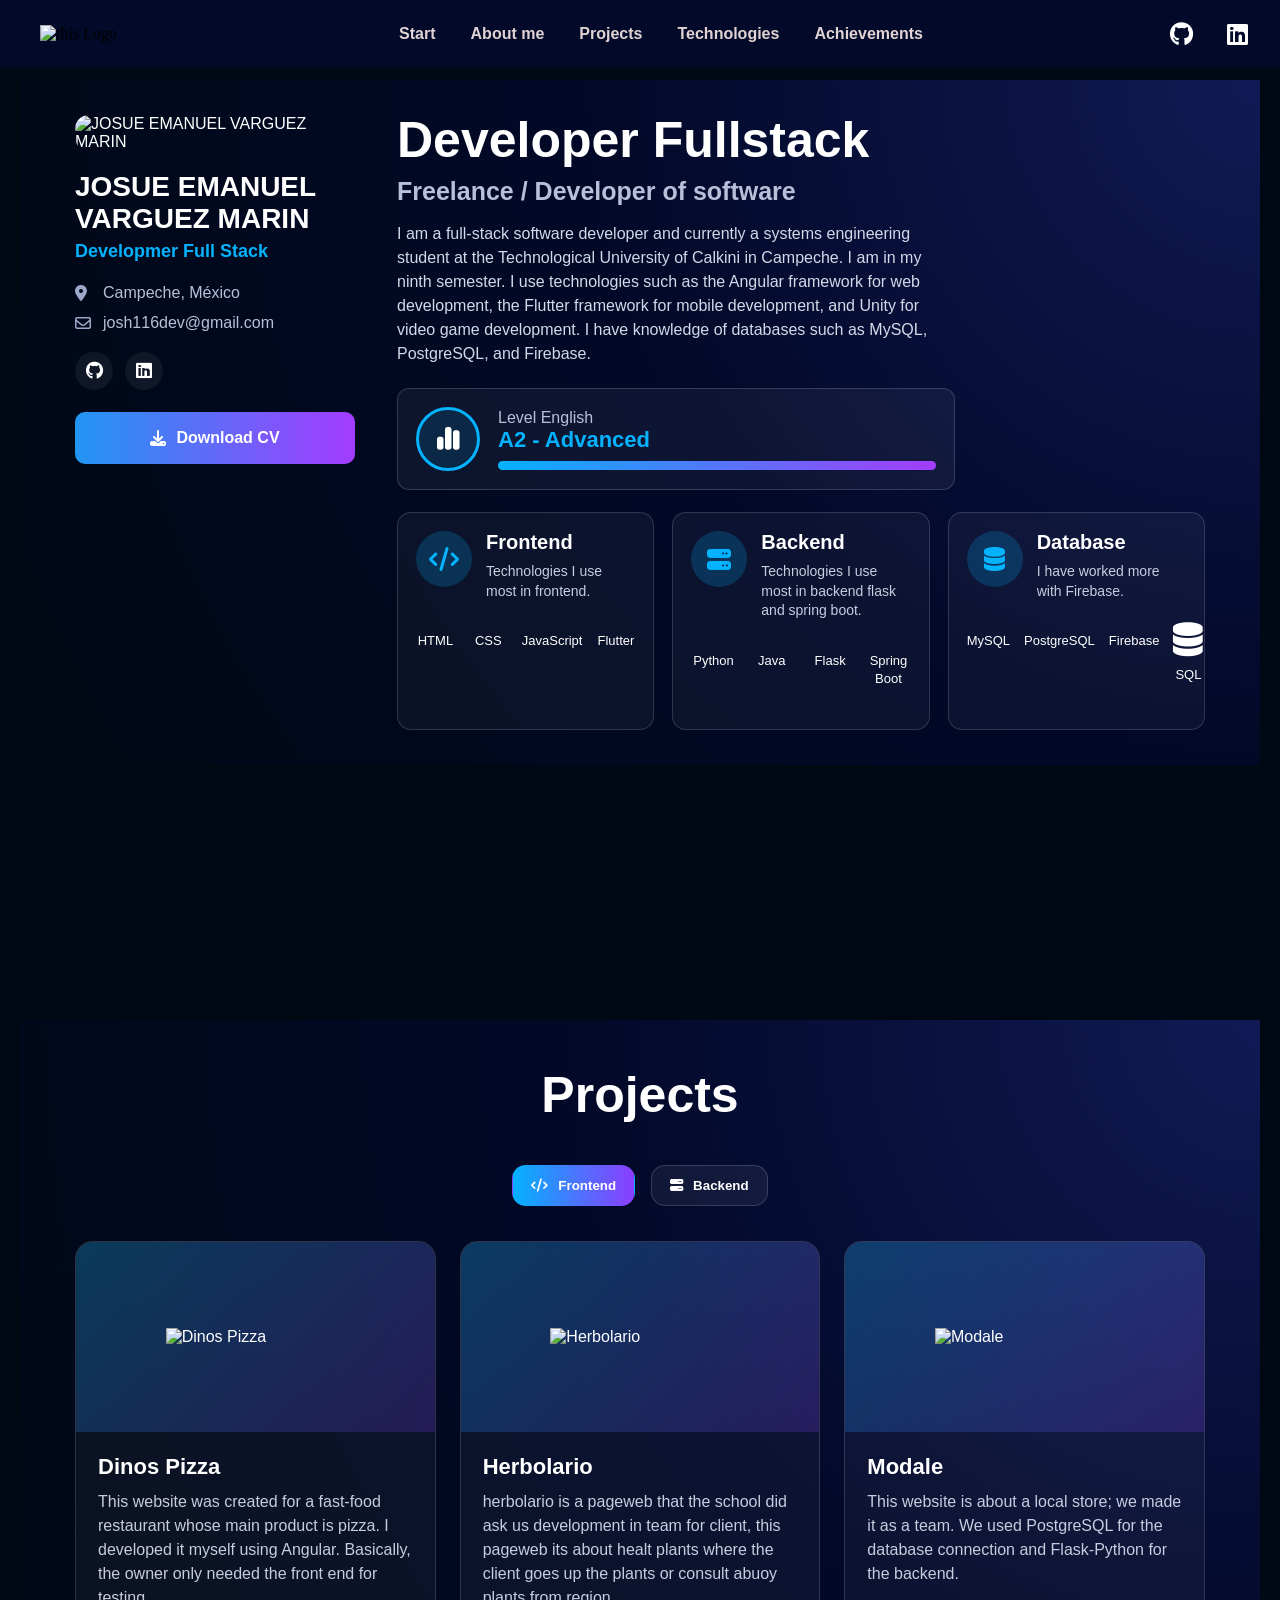
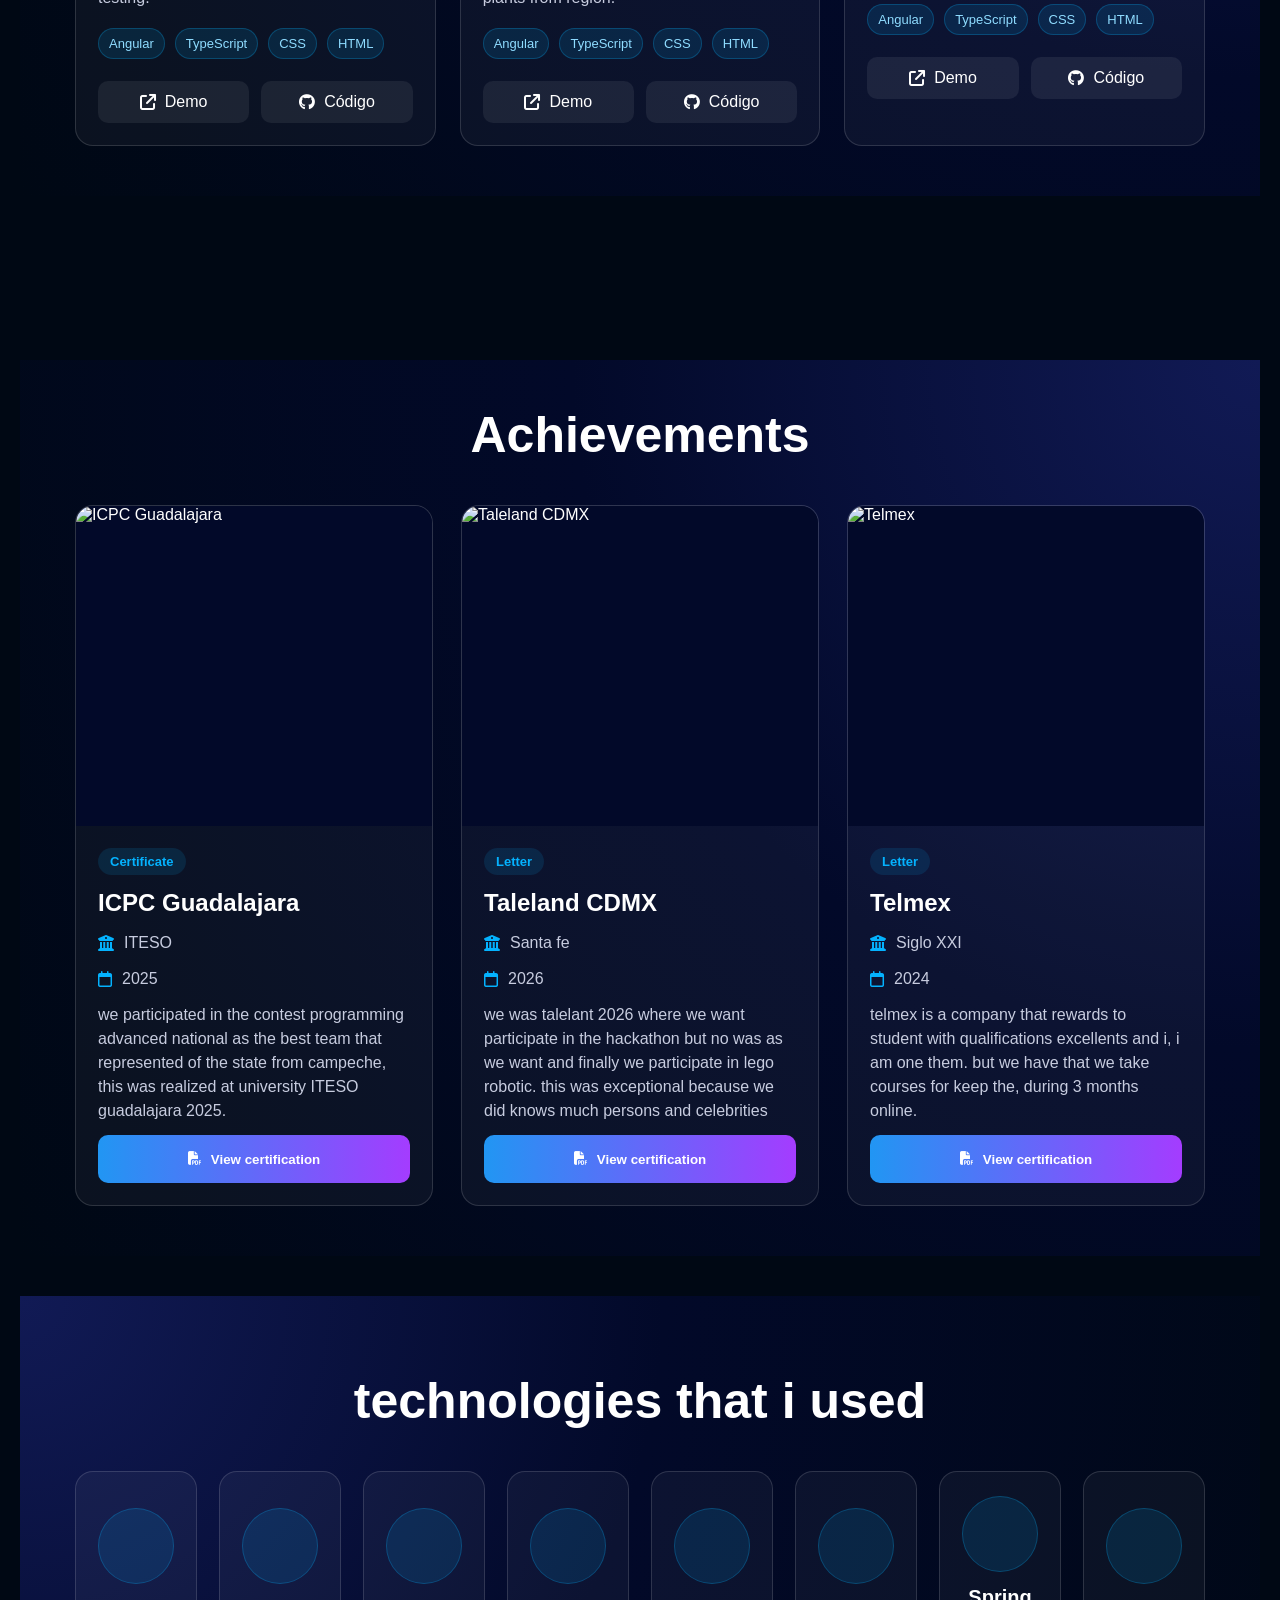
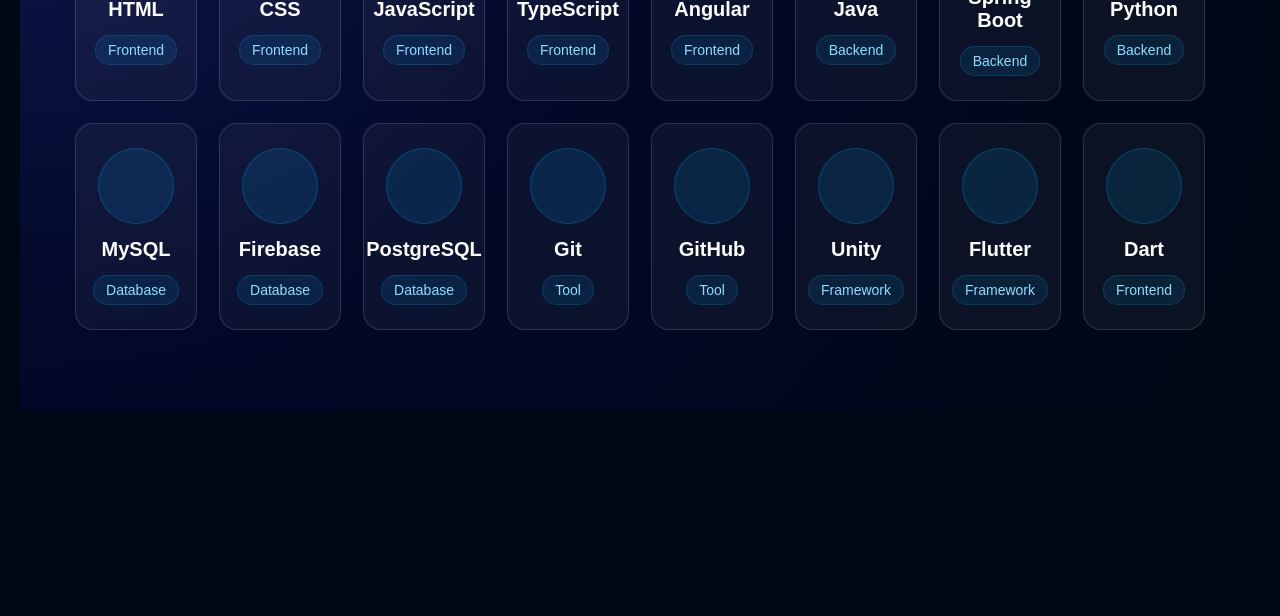
==== docs/home/index.html @ 8591df7c "v2" ====
<!DOCTYPE html><html lang="en" data-beasties-container><head>
  <meta charset="utf-8">

  <title>JVM</title>

  <base href="/myportafolio/">

  <meta name="viewport" content="width=device-width, initial-scale=1">

 <link rel="icon" type="image/png" href="assets/rabit.png">

  <!-- Devicons -->
  <link rel="stylesheet" href="https://cdn.jsdelivr.net/gh/devicons/devicon@latest/devicon.min.css">

  <!-- Font Awesome -->
  <link rel="stylesheet" href="https://cdnjs.cloudflare.com/ajax/libs/font-awesome/6.5.0/css/all.min.css">
<style>html,body{margin:0;padding:0;background:#f3f3f3;overflow-x:hidden}
</style><link rel="stylesheet" href="styles-RL4NR6LM.css" media="print" onload="this.media='all'"><noscript><link rel="stylesheet" href="styles-RL4NR6LM.css"></noscript><style ng-app-id="ng">.page-content[_ngcontent-ng-c4017958478]{padding-top:60px}</style><style ng-app-id="ng">.navbar[_ngcontent-ng-c779338522]{background-color:#020929;display:flex;padding:15px 40px;align-items:center;justify-content:space-between;position:fixed;top:0;left:0;width:95%;z-index:1000}.logo[_ngcontent-ng-c779338522]   img[_ngcontent-ng-c779338522]{width:120px;height:auto;display:block}.navbar-content[_ngcontent-ng-c779338522]{display:flex;align-items:center;gap:25px}.list-options[_ngcontent-ng-c779338522]{font-family:Arial,sans-serif;display:flex;gap:35px;list-style:none;margin:0;padding:0}.list-options[_ngcontent-ng-c779338522]   a[_ngcontent-ng-c779338522]{color:#e1d3d3;text-decoration:none;font-weight:600}.list-options[_ngcontent-ng-c779338522]   a[_ngcontent-ng-c779338522]:hover{color:#04b2fe;border-bottom:2px solid #04B2FE}.action[_ngcontent-ng-c779338522]{display:flex;align-items:center;gap:18px}.action[_ngcontent-ng-c779338522]   a[_ngcontent-ng-c779338522]{color:#fff;text-decoration:none;display:flex;align-items:center;justify-content:center;width:38px;height:38px;font-size:24px;border-radius:8px}.action[_ngcontent-ng-c779338522]   a[_ngcontent-ng-c779338522]:hover{background-color:#04b2fe;color:#fff}.hamburger[_ngcontent-ng-c779338522]{display:none;background:none;border:none;color:#fff;font-size:30px;cursor:pointer}@media (max-width: 1200px){.navbar[_ngcontent-ng-c779338522]{padding:20px 30px}.hamburger[_ngcontent-ng-c779338522]{display:block;order:1}.logo[_ngcontent-ng-c779338522]{position:absolute;left:50%;transform:translate(-50%);order:2}.logo[_ngcontent-ng-c779338522]   img[_ngcontent-ng-c779338522]{width:150px}.action[_ngcontent-ng-c779338522]{order:3}.navbar-content[_ngcontent-ng-c779338522]{display:none;position:absolute;top:100%;left:0;width:100%;background-color:#020929;flex-direction:column;align-items:center;gap:20px;padding:20px 0;z-index:10}.navbar-content.open[_ngcontent-ng-c779338522]{display:flex}.list-options[_ngcontent-ng-c779338522]{flex-direction:column;align-items:center;gap:18px}}</style><style ng-app-id="ng">.home-layout[_ngcontent-ng-c3523133925], .project-layout[_ngcontent-ng-c3523133925]{min-height:100vh;background:#000814;display:flex;gap:40px;padding:20px}.sec-achievements[_ngcontent-ng-c3523133925]{background:#000814;display:flex;gap:40px;padding:20px}.project-techlogies[_ngcontent-ng-c3523133925]{min-height:100vh;background:#000814;display:flex;gap:40px;padding:20px}@media (max-width: 1200px){.home-layout[_ngcontent-ng-c3523133925]{flex-direction:column;padding:30px 20px}.profile-card[_ngcontent-ng-c3523133925]{width:100%}}</style><style ng-app-id="ng">.profile-section[_ngcontent-ng-c3227936419]{background:radial-gradient(circle at top right,#111a55,#020929 45%,#000814);color:#fff;display:grid;grid-template-columns:280px 1fr;gap:42px;padding:35px 55px;align-items:start;font-family:Arial,sans-serif}.sprite-container[_ngcontent-ng-c3227936419]{position:absolute;right:-120px;top:-100px;width:800px;height:800px;z-index:5}.sprite-img[_ngcontent-ng-c3227936419]{width:100%;height:100%;background-image:url("./media/idle1-YPRPVIQ5.png");background-size:contain;background-repeat:no-repeat;background-position:center;image-rendering:pixelated;animation:_ngcontent-ng-c3227936419_idleSprite .8s infinite}@keyframes _ngcontent-ng-c3227936419_idleSprite{0%{background-image:url("./media/idle1-YPRPVIQ5.png")}25%{background-image:url("./media/idle2-54EE3V2A.png")}50%{background-image:url("./media/idle3-462R573Z.png")}75%{background-image:url("./media/idle4-GFSACRH7.png")}to{background-image:url("./media/idle1-YPRPVIQ5.png")}}.profile-card[_ngcontent-ng-c3227936419]{width:100%;display:flex;flex-direction:column}.profile-photo[_ngcontent-ng-c3227936419]{width:100%;border-radius:14px;display:block;margin-bottom:20px}.profile-card[_ngcontent-ng-c3227936419]   h2[_ngcontent-ng-c3227936419]{font-size:28px;margin:0 0 6px}.profile-card[_ngcontent-ng-c3227936419]   h3[_ngcontent-ng-c3227936419]{font-size:18px;color:#04b2fe;margin:0 0 22px}.profile-info[_ngcontent-ng-c3227936419]{display:flex;flex-direction:column;gap:12px;color:#b9bfd8;margin-bottom:20px}.profile-info[_ngcontent-ng-c3227936419]   p[_ngcontent-ng-c3227936419]{margin:0;display:flex;align-items:center;gap:10px}.profile-info[_ngcontent-ng-c3227936419]   i[_ngcontent-ng-c3227936419]{width:18px;color:#9da8c9}.social-links[_ngcontent-ng-c3227936419]{display:flex;gap:12px;margin-bottom:22px}.social-links[_ngcontent-ng-c3227936419]   a[_ngcontent-ng-c3227936419]{width:38px;height:38px;border-radius:50%;background:#ffffff0f;display:flex;align-items:center;justify-content:center;color:#fff;text-decoration:none;font-size:18px}.social-links[_ngcontent-ng-c3227936419]   a[_ngcontent-ng-c3227936419]:hover{background:#04b2fe}.cv-button[_ngcontent-ng-c3227936419]{height:52px;border-radius:10px;background:linear-gradient(90deg,#2196f3,#a43cff);color:#fff;font-weight:700;text-decoration:none;display:flex;align-items:center;justify-content:center;gap:10px}.profile-content[_ngcontent-ng-c3227936419]   h1[_ngcontent-ng-c3227936419]{font-size:clamp(30px,6vw,50px);line-height:1;margin:0 0 12px}.profile-content[_ngcontent-ng-c3227936419]   h4[_ngcontent-ng-c3227936419]{font-size:25px;color:#b9bfd8;margin:0 0 16px}.intro[_ngcontent-ng-c3227936419]{max-width:560px;color:#d5d8e8;line-height:1.5;margin-bottom:22px}.level-card[_ngcontent-ng-c3227936419]{max-width:520px;border:1px solid rgba(255,255,255,.16);background:#ffffff0d;border-radius:12px;padding:18px;display:flex;align-items:center;gap:18px;margin-bottom:22px}.level-icon[_ngcontent-ng-c3227936419]{width:58px;height:58px;border-radius:50%;background:#04b2fe1f;border:3px solid #04b2fe;display:flex;align-items:center;justify-content:center;font-size:26px}.level-info[_ngcontent-ng-c3227936419]{flex:1}.level-info[_ngcontent-ng-c3227936419]   span[_ngcontent-ng-c3227936419]{color:#b9bfd8}.level-info[_ngcontent-ng-c3227936419]   strong[_ngcontent-ng-c3227936419]{display:block;color:#04b2fe;font-size:22px}.progress-row[_ngcontent-ng-c3227936419]{display:flex;align-items:center;gap:12px;margin-top:8px}.progress-row[_ngcontent-ng-c3227936419]   p[_ngcontent-ng-c3227936419]{margin:0}.progress-bar[_ngcontent-ng-c3227936419]{flex:1;height:9px;border-radius:20px;background:#ffffff1a;overflow:hidden}.progress-fill[_ngcontent-ng-c3227936419]{width:100%;height:100%;background:linear-gradient(90deg,#04b2fe,#a43cff)}.skills-grid[_ngcontent-ng-c3227936419]{display:grid;grid-template-columns:repeat(3,minmax(230px,1fr));gap:18px}.skill-card[_ngcontent-ng-c3227936419]{border:1px solid rgba(255,255,255,.15);background:#ffffff0b;border-radius:14px;padding:18px;transition:transform .2s ease,border-color .2s ease,background .2s ease,box-shadow .2s ease}.skill-card[_ngcontent-ng-c3227936419]:hover{transform:translateY(-8px);border-color:#04b2fe;background:#ffffff12}.skill-header[_ngcontent-ng-c3227936419]{display:flex;gap:14px;align-items:flex-start;margin-bottom:22px}.skill-icon[_ngcontent-ng-c3227936419]{min-width:56px;height:56px;border-radius:50%;background:#04b2fe33;display:flex;align-items:center;justify-content:center;color:#04b2fe;font-size:24px}.skill-card[_ngcontent-ng-c3227936419]   h3[_ngcontent-ng-c3227936419]{margin:0 0 8px;font-size:20px}.skill-card[_ngcontent-ng-c3227936419]   p[_ngcontent-ng-c3227936419]{margin:0;color:#c7ccdf;font-size:14px;line-height:1.4}.tech-list[_ngcontent-ng-c3227936419]{display:grid;grid-template-columns:repeat(4,1fr);gap:14px;margin-bottom:24px}.tech-item[_ngcontent-ng-c3227936419]{text-align:center}.tech-item[_ngcontent-ng-c3227936419]   i[_ngcontent-ng-c3227936419]{display:block;font-size:34px;margin-bottom:8px}.tech-item[_ngcontent-ng-c3227936419]   span[_ngcontent-ng-c3227936419]{font-size:13px}@media (max-width: 1200px){.profile-section[_ngcontent-ng-c3227936419]{grid-template-columns:1fr;padding:35px 25px}.sprite-container[_ngcontent-ng-c3227936419]{display:none}.profile-card[_ngcontent-ng-c3227936419]{max-width:330px}.skills-grid[_ngcontent-ng-c3227936419]{grid-template-columns:1fr}}</style><style ng-app-id="ng">.projects-section[_ngcontent-ng-c2671034668]{background:radial-gradient(circle at top right,#111a55,#020929 45%,#000814);color:#fff;padding:50px 55px;font-family:Arial,sans-serif}.section-header[_ngcontent-ng-c2671034668]{text-align:center;margin-bottom:45px}.section-header[_ngcontent-ng-c2671034668]   h2[_ngcontent-ng-c2671034668]{font-size:clamp(30px,6vw,50px);line-height:1;margin:0 0 12px}.category-tabs[_ngcontent-ng-c2671034668]{display:flex;justify-content:center;gap:16px;flex-wrap:wrap;margin-bottom:35px}.category-tabs[_ngcontent-ng-c2671034668]   button[_ngcontent-ng-c2671034668]{border:1px solid rgba(255,255,255,.16);background:#ffffff0f;color:#fff;padding:12px 18px;border-radius:14px;cursor:pointer;font-weight:700;display:flex;align-items:center;gap:10px}.category-tabs[_ngcontent-ng-c2671034668]   button[_ngcontent-ng-c2671034668]:hover, .category-tabs[_ngcontent-ng-c2671034668]   button.active[_ngcontent-ng-c2671034668]{background:linear-gradient(90deg,#04b2fe,#8b3dff);border-color:transparent}.projects-grid[_ngcontent-ng-c2671034668]{display:grid;grid-template-columns:repeat(3,minmax(260px,1fr));gap:24px}.project-card[_ngcontent-ng-c2671034668]{border:1px solid rgba(255,255,255,.14);background:#ffffff0b;border-radius:18px;overflow:hidden;transition:transform .2s ease,border-color .2s ease}.project-card[_ngcontent-ng-c2671034668]:hover{transform:translateY(-6px);border-color:#04b2feb3}.project-image[_ngcontent-ng-c2671034668]{height:190px;background:linear-gradient(135deg,#04b2fe40,#8b3dff33);display:flex;align-items:center;justify-content:center;overflow:hidden}.project-image[_ngcontent-ng-c2671034668]   img[_ngcontent-ng-c2671034668]{width:50%;height:auto;object-fit:contain;display:block}.project-content[_ngcontent-ng-c2671034668]{padding:22px}.project-content[_ngcontent-ng-c2671034668]   h3[_ngcontent-ng-c2671034668]{font-size:22px;margin:0 0 10px}.project-content[_ngcontent-ng-c2671034668]   p[_ngcontent-ng-c2671034668]{color:#c7ccdf;line-height:1.5;margin:0 0 18px}.tech-tags[_ngcontent-ng-c2671034668]{display:flex;flex-wrap:wrap;gap:10px;margin-bottom:22px}.tech-tags[_ngcontent-ng-c2671034668]   span[_ngcontent-ng-c2671034668]{background:#04b2fe1f;color:#8fdcff;border:1px solid rgba(4,178,254,.25);padding:7px 10px;border-radius:999px;font-size:13px}.project-links[_ngcontent-ng-c2671034668]{display:flex;gap:12px}.project-links[_ngcontent-ng-c2671034668]   a[_ngcontent-ng-c2671034668]{flex:1;height:42px;border-radius:10px;text-decoration:none;color:#fff;background:#ffffff12;display:flex;align-items:center;justify-content:center;gap:9px}.project-links[_ngcontent-ng-c2671034668]   a[_ngcontent-ng-c2671034668]:hover{background:#04b2fe}@media (max-width: 1200px){.projects-grid[_ngcontent-ng-c2671034668]{grid-template-columns:repeat(2,minmax(240px,1fr))}}@media (max-width: 1200px){.projects-section[_ngcontent-ng-c2671034668]{padding:60px 22px}.projects-grid[_ngcontent-ng-c2671034668]{grid-template-columns:1fr}.category-tabs[_ngcontent-ng-c2671034668]{flex-direction:column}.category-tabs[_ngcontent-ng-c2671034668]   button[_ngcontent-ng-c2671034668]{justify-content:center}}</style><style ng-app-id="ng">.achievements-section[_ngcontent-ng-c2052597743]{background:radial-gradient(circle at top right,#111a55,#020929 45%,#000814);color:#fff;padding:50px 55px;font-family:Arial,sans-serif}.achievements-section[_ngcontent-ng-c2052597743]   .section-header[_ngcontent-ng-c2052597743]{text-align:center;margin-bottom:45px}.achievements-section[_ngcontent-ng-c2052597743]   .section-header[_ngcontent-ng-c2052597743]   h2[_ngcontent-ng-c2052597743]{font-size:clamp(30px,6vw,50px);line-height:1;margin:0 0 12px}.achievements-grid[_ngcontent-ng-c2052597743]{display:grid;grid-template-columns:repeat(3,minmax(320px,1fr));gap:28px}.achievement-card[_ngcontent-ng-c2052597743]{background:#ffffff0b;border:1px solid rgba(255,255,255,.14);border-radius:18px;overflow:hidden;transition:transform .2s ease,border-color .2s ease}.achievement-card[_ngcontent-ng-c2052597743]:hover{transform:translateY(-6px);border-color:#04b2fe}.achievement-slider[_ngcontent-ng-c2052597743]{position:relative;width:100%;height:320px;overflow:hidden;background:#020929}.achievement-slider[_ngcontent-ng-c2052597743]   img[_ngcontent-ng-c2052597743]{position:absolute;inset:0;width:100%;height:100%;object-fit:cover;opacity:0;animation-name:_ngcontent-ng-c2052597743_fadeAchievement;animation-timing-function:linear;animation-iteration-count:infinite}.achievement-slider[_ngcontent-ng-c2052597743]   img[_ngcontent-ng-c2052597743]:first-child{opacity:1}@keyframes _ngcontent-ng-c2052597743_fadeAchievement{0%{opacity:1}28%{opacity:1}35%{opacity:0}to{opacity:0}}.achievement-content[_ngcontent-ng-c2052597743]{padding:22px}.achievement-type[_ngcontent-ng-c2052597743]{display:inline-block;color:#04b2fe;background:#04b2fe1f;padding:6px 12px;border-radius:20px;font-size:13px;font-weight:700;margin-bottom:14px}.achievement-content[_ngcontent-ng-c2052597743]   h3[_ngcontent-ng-c2052597743]{font-size:24px;margin:0 0 14px}.institution[_ngcontent-ng-c2052597743], .date[_ngcontent-ng-c2052597743], .description[_ngcontent-ng-c2052597743]{color:#c7ccdf;margin:0 0 12px;line-height:1.5}.institution[_ngcontent-ng-c2052597743], .date[_ngcontent-ng-c2052597743]{display:flex;align-items:center;gap:10px}.institution[_ngcontent-ng-c2052597743]   i[_ngcontent-ng-c2052597743], .date[_ngcontent-ng-c2052597743]   i[_ngcontent-ng-c2052597743]{color:#04b2fe}.certificate-button[_ngcontent-ng-c2052597743]{width:100%;height:48px;margin-top:12px;border:none;border-radius:10px;background:linear-gradient(90deg,#2196f3,#a43cff);color:#fff;font-weight:700;cursor:pointer;display:flex;align-items:center;justify-content:center;gap:10px}.certificate-button[_ngcontent-ng-c2052597743]:hover{opacity:.9}.pdf-modal[_ngcontent-ng-c2052597743]{position:fixed;inset:0;background:#000000d1;display:flex;align-items:center;justify-content:center;z-index:2000;padding:25px}.pdf-box[_ngcontent-ng-c2052597743]{position:relative;width:min(900px,100%);height:85vh;background:#020929;border-radius:16px;overflow:hidden}.pdf-box[_ngcontent-ng-c2052597743]   iframe[_ngcontent-ng-c2052597743]{width:100%;height:100%;border:none}.close-button[_ngcontent-ng-c2052597743]{position:absolute;top:12px;right:12px;width:38px;height:38px;border:none;border-radius:50%;background:#ff3b3b;color:#fff;font-size:18px;cursor:pointer;z-index:2}@media (max-width: 1000px){.achievements-section[_ngcontent-ng-c2052597743]{padding:50px 22px}.achievement-slider[_ngcontent-ng-c2052597743]{height:190px}.achievements-grid[_ngcontent-ng-c2052597743]{display:grid;grid-template-columns:repeat(1,minmax(320px,1fr))}.pdf-box[_ngcontent-ng-c2052597743]{height:75vh}}</style><style ng-app-id="ng">.technologies-section[_ngcontent-ng-c2144295141]{background:radial-gradient(circle at top left,#111a55,#020929 45%,#000814);color:#fff;padding:80px 55px;font-family:Arial,sans-serif}.section-header[_ngcontent-ng-c2144295141]   h2[_ngcontent-ng-c2144295141]{font-size:clamp(30px,6vw,50px);line-height:1;margin:0 0 45px;text-align:center}.technologies-grid[_ngcontent-ng-c2144295141]{display:grid;grid-template-columns:repeat(8,minmax(100px,1fr));gap:22px}.technology-card[_ngcontent-ng-c2144295141]{min-height:150px;border-radius:18px;padding:24px 18px;background:#ffffff0b;border:1px solid rgba(255,255,255,.14);display:flex;flex-direction:column;align-items:center;justify-content:center;gap:14px;text-align:center;transition:transform .2s ease,border-color .2s ease,background .2s ease}.technology-card[_ngcontent-ng-c2144295141]:hover{transform:translateY(-6px);border-color:#04b2feb3;background:#04b2fe14}.technology-icon[_ngcontent-ng-c2144295141]{width:74px;height:74px;border-radius:50%;background:#04b2fe1f;border:1px solid rgba(4,178,254,.25);display:flex;align-items:center;justify-content:center}.technology-icon[_ngcontent-ng-c2144295141]   i[_ngcontent-ng-c2144295141]{font-size:42px}.technology-card[_ngcontent-ng-c2144295141]   h3[_ngcontent-ng-c2144295141]{margin:0;font-size:20px}.technology-card[_ngcontent-ng-c2144295141]   span[_ngcontent-ng-c2144295141]{color:#8fdcff;font-size:14px;background:#04b2fe1a;border:1px solid rgba(4,178,254,.2);padding:6px 12px;border-radius:999px}@media (max-width: 1200px){.technologies-grid[_ngcontent-ng-c2144295141]{grid-template-columns:repeat(3,minmax(150px,1fr))}}@media (max-width: 1200px){.technologies-section[_ngcontent-ng-c2144295141]{padding:60px 22px}.technologies-grid[_ngcontent-ng-c2144295141]{grid-template-columns:repeat(3,minmax(100px,1fr));gap:16px}.technology-card[_ngcontent-ng-c2144295141]{min-height:150px;padding:20px 14px}.technology-icon[_ngcontent-ng-c2144295141]{width:62px;height:62px}.technology-icon[_ngcontent-ng-c2144295141]   i[_ngcontent-ng-c2144295141]{font-size:34px}}</style></head>

<body><!--nghm--><script type="text/javascript" id="ng-event-dispatch-contract">(()=>{function p(t,n,r,o,e,i,f,m){return{eventType:t,event:n,targetElement:r,eic:o,timeStamp:e,eia:i,eirp:f,eiack:m}}function u(t){let n=[],r=e=>{n.push(e)};return{c:t,q:n,et:[],etc:[],d:r,h:e=>{r(p(e.type,e,e.target,t,Date.now()))}}}function s(t,n,r){for(let o=0;o<n.length;o++){let e=n[o];(r?t.etc:t.et).push(e),t.c.addEventListener(e,t.h,r)}}function c(t,n,r,o,e=window){let i=u(t);e._ejsas||(e._ejsas={}),e._ejsas[n]=i,s(i,r),s(i,o,!0)}window.__jsaction_bootstrap=c;})();
</script><script>window.__jsaction_bootstrap(document.body,"ng",["click"],[]);</script>
  <app-root ng-version="19.2.20" _nghost-ng-c4017958478 ngh="6" ng-server-context="ssg"><app-navbar _ngcontent-ng-c4017958478 _nghost-ng-c779338522 ngh="0"><nav _ngcontent-ng-c779338522 class="navbar"><div _ngcontent-ng-c779338522 class="logo"><img _ngcontent-ng-c779338522 src="assets/logo.png" alt="this Logo"></div><button _ngcontent-ng-c779338522 type="button" class="hamburger" jsaction="click:;"> ☰ </button><div _ngcontent-ng-c779338522 class="navbar-content"><ul _ngcontent-ng-c779338522 class="list-options"><li _ngcontent-ng-c779338522><a _ngcontent-ng-c779338522 href="#start" jsaction="click:;">Start</a></li><li _ngcontent-ng-c779338522><a _ngcontent-ng-c779338522 href="#aboutme" jsaction="click:;">About me</a></li><li _ngcontent-ng-c779338522><a _ngcontent-ng-c779338522 href="#projects" jsaction="click:;">Projects</a></li><li _ngcontent-ng-c779338522><a _ngcontent-ng-c779338522 href="#technologies" jsaction="click:;">Technologies</a></li><li _ngcontent-ng-c779338522><a _ngcontent-ng-c779338522 href="#achievements" jsaction="click:;">Achievements</a></li></ul></div><div _ngcontent-ng-c779338522 class="action"><a _ngcontent-ng-c779338522 target="_blank" rel="noopener noreferrer" class="social-link git-link" href="https://github.com/JOSUEEVM" jsaction="click:;"><i _ngcontent-ng-c779338522 class="fa-brands fa-github"></i></a><a _ngcontent-ng-c779338522 target="_blank" rel="noopener noreferrer" class="social-link ln-link" href="https://www.linkedin.com/in/josue-emanuel-varguez-marin-5871253b2" jsaction="click:;"><i _ngcontent-ng-c779338522 class="fa-brands fa-linkedin"></i></a><!----></div></nav></app-navbar><main _ngcontent-ng-c4017958478 class="page-content"><router-outlet _ngcontent-ng-c4017958478></router-outlet><app-home _nghost-ng-c3523133925 ngh="5"><main _ngcontent-ng-c3523133925 class="home-layout"><app-profile-section _ngcontent-ng-c3523133925 _nghost-ng-c3227936419 ngh="1"><section _ngcontent-ng-c3227936419 id="aboutme" class="profile-section"><div _ngcontent-ng-c3227936419 class="profile-card"><img _ngcontent-ng-c3227936419 class="profile-photo" src="assets/Profile.png" alt="JOSUE EMANUEL VARGUEZ MARIN"><h2 _ngcontent-ng-c3227936419>JOSUE EMANUEL VARGUEZ MARIN</h2><h3 _ngcontent-ng-c3227936419>Developmer Full Stack</h3><div _ngcontent-ng-c3227936419 class="profile-info"><p _ngcontent-ng-c3227936419><i _ngcontent-ng-c3227936419 class="fa-solid fa-location-dot"></i> Campeche, México </p><p _ngcontent-ng-c3227936419><i _ngcontent-ng-c3227936419 class="fa-regular fa-envelope"></i> josh116dev@gmail.com </p></div><div _ngcontent-ng-c3227936419 class="social-links"><a _ngcontent-ng-c3227936419 target="_blank" rel="noopener noreferrer" href="https://github.com/JOSUEEVM"><i _ngcontent-ng-c3227936419 class="fa-brands fa-github"></i></a><a _ngcontent-ng-c3227936419 target="_blank" rel="noopener noreferrer" href="https://www.linkedin.com/in/josue-emanuel-varguez-marin-5871253b2"><i _ngcontent-ng-c3227936419 class="fa-brands fa-linkedin"></i></a><!----></div><a _ngcontent-ng-c3227936419 download class="cv-button" href="assets/Josue_CV.pdf"><i _ngcontent-ng-c3227936419 class="fa-solid fa-download"></i> Download CV </a></div><div _ngcontent-ng-c3227936419 class="profile-content"><h1 _ngcontent-ng-c3227936419>Developer Fullstack</h1><h4 _ngcontent-ng-c3227936419>Freelance / Developer of software</h4><p _ngcontent-ng-c3227936419 class="intro"> I am a full-stack software developer and currently a systems engineering student at the Technological University of Calkini in Campeche. I am in my ninth semester. I use technologies such as the Angular framework for web development, the Flutter framework for mobile development, and Unity for video game development.
I have knowledge of databases such as MySQL, PostgreSQL, and Firebase. </p><div _ngcontent-ng-c3227936419 class="level-card"><div _ngcontent-ng-c3227936419 class="level-icon"><i _ngcontent-ng-c3227936419 class="fa-solid fa-chart-simple"></i></div><div _ngcontent-ng-c3227936419 class="level-info"><span _ngcontent-ng-c3227936419>Level English</span><strong _ngcontent-ng-c3227936419>A2 - Advanced</strong><div _ngcontent-ng-c3227936419 class="progress-row"><div _ngcontent-ng-c3227936419 class="progress-bar"><div _ngcontent-ng-c3227936419 class="progress-fill"></div></div></div></div></div><div _ngcontent-ng-c3227936419 class="sprite-container"><div _ngcontent-ng-c3227936419 class="sprite-img"></div></div><div _ngcontent-ng-c3227936419 class="skills-grid"><article _ngcontent-ng-c3227936419 class="skill-card"><div _ngcontent-ng-c3227936419 class="skill-header"><div _ngcontent-ng-c3227936419 class="skill-icon"><i _ngcontent-ng-c3227936419 class="fa-code fa-solid"></i></div><div _ngcontent-ng-c3227936419><h3 _ngcontent-ng-c3227936419>Frontend</h3><p _ngcontent-ng-c3227936419>Technologies I use most in frontend.</p></div></div><div _ngcontent-ng-c3227936419 class="tech-list"><div _ngcontent-ng-c3227936419 class="tech-item"><i _ngcontent-ng-c3227936419 class="colored devicon-html5-plain"></i><span _ngcontent-ng-c3227936419>HTML</span></div><div _ngcontent-ng-c3227936419 class="tech-item"><i _ngcontent-ng-c3227936419 class="colored devicon-css3-plain"></i><span _ngcontent-ng-c3227936419>CSS</span></div><div _ngcontent-ng-c3227936419 class="tech-item"><i _ngcontent-ng-c3227936419 class="colored devicon-javascript-plain"></i><span _ngcontent-ng-c3227936419>JavaScript</span></div><div _ngcontent-ng-c3227936419 class="tech-item"><i _ngcontent-ng-c3227936419 class="colored devicon-flutter-plain"></i><span _ngcontent-ng-c3227936419>Flutter</span></div><!----></div></article><article _ngcontent-ng-c3227936419 class="skill-card"><div _ngcontent-ng-c3227936419 class="skill-header"><div _ngcontent-ng-c3227936419 class="skill-icon"><i _ngcontent-ng-c3227936419 class="fa-server fa-solid"></i></div><div _ngcontent-ng-c3227936419><h3 _ngcontent-ng-c3227936419>Backend</h3><p _ngcontent-ng-c3227936419>Technologies I use most in backend flask and spring boot.</p></div></div><div _ngcontent-ng-c3227936419 class="tech-list"><div _ngcontent-ng-c3227936419 class="tech-item"><i _ngcontent-ng-c3227936419 class="colored devicon-python-plain"></i><span _ngcontent-ng-c3227936419>Python</span></div><div _ngcontent-ng-c3227936419 class="tech-item"><i _ngcontent-ng-c3227936419 class="colored devicon-java-plain"></i><span _ngcontent-ng-c3227936419>Java</span></div><div _ngcontent-ng-c3227936419 class="tech-item"><i _ngcontent-ng-c3227936419 class="devicon-flask-original"></i><span _ngcontent-ng-c3227936419>Flask</span></div><div _ngcontent-ng-c3227936419 class="tech-item"><i _ngcontent-ng-c3227936419 class="colored devicon-spring-plain"></i><span _ngcontent-ng-c3227936419>Spring Boot</span></div><!----></div></article><article _ngcontent-ng-c3227936419 class="skill-card"><div _ngcontent-ng-c3227936419 class="skill-header"><div _ngcontent-ng-c3227936419 class="skill-icon"><i _ngcontent-ng-c3227936419 class="fa-database fa-solid"></i></div><div _ngcontent-ng-c3227936419><h3 _ngcontent-ng-c3227936419>Database</h3><p _ngcontent-ng-c3227936419>I have worked more with Firebase.</p></div></div><div _ngcontent-ng-c3227936419 class="tech-list"><div _ngcontent-ng-c3227936419 class="tech-item"><i _ngcontent-ng-c3227936419 class="colored devicon-mysql-plain"></i><span _ngcontent-ng-c3227936419>MySQL</span></div><div _ngcontent-ng-c3227936419 class="tech-item"><i _ngcontent-ng-c3227936419 class="colored devicon-postgresql-plain"></i><span _ngcontent-ng-c3227936419>PostgreSQL</span></div><div _ngcontent-ng-c3227936419 class="tech-item"><i _ngcontent-ng-c3227936419 class="colored devicon-firebase-plain"></i><span _ngcontent-ng-c3227936419>Firebase</span></div><div _ngcontent-ng-c3227936419 class="tech-item"><i _ngcontent-ng-c3227936419 class="fa-database fa-solid"></i><span _ngcontent-ng-c3227936419>SQL</span></div><!----></div></article><!----></div></div></section></app-profile-section></main><main _ngcontent-ng-c3523133925 class="project-layout"><app-projects _ngcontent-ng-c3523133925 _nghost-ng-c2671034668 ngh="2"><section _ngcontent-ng-c2671034668 id="projects" class="projects-section"><div _ngcontent-ng-c2671034668 class="section-header"><h2 _ngcontent-ng-c2671034668>Projects</h2></div><div _ngcontent-ng-c2671034668 class="category-tabs"><button _ngcontent-ng-c2671034668 type="button" class="active" jsaction="click:;"><i _ngcontent-ng-c2671034668 class="fa-code fa-solid"></i> Frontend </button><button _ngcontent-ng-c2671034668 type="button" class jsaction="click:;"><i _ngcontent-ng-c2671034668 class="fa-server fa-solid"></i> Backend </button><!----></div><div _ngcontent-ng-c2671034668 class="projects-grid"><article _ngcontent-ng-c2671034668 class="project-card"><div _ngcontent-ng-c2671034668 class="project-image"><img _ngcontent-ng-c2671034668 src="assets/projects/imagen1.png" alt="Dinos Pizza"></div><div _ngcontent-ng-c2671034668 class="project-content"><h3 _ngcontent-ng-c2671034668>Dinos Pizza</h3><p _ngcontent-ng-c2671034668>This website was created for a fast-food restaurant whose main product is pizza. I developed it myself using Angular. Basically, the owner only needed the front end for testing.</p><div _ngcontent-ng-c2671034668 class="tech-tags"><span _ngcontent-ng-c2671034668> Angular </span><span _ngcontent-ng-c2671034668> TypeScript </span><span _ngcontent-ng-c2671034668> CSS </span><span _ngcontent-ng-c2671034668> HTML </span><!----></div><div _ngcontent-ng-c2671034668 class="project-links"><a _ngcontent-ng-c2671034668 target="_blank" rel="noopener noreferrer" href="https://josueevm.github.io/DINOSPIZZA/menu"><i _ngcontent-ng-c2671034668 class="fa-solid fa-arrow-up-right-from-square"></i> Demo </a><!----><a _ngcontent-ng-c2671034668 target="_blank" rel="noopener noreferrer" href="https://github.com/JOSUEEVM/PAGINADINOS/tree/main/frontend"><i _ngcontent-ng-c2671034668 class="fa-brands fa-github"></i> Código </a></div></div></article><article _ngcontent-ng-c2671034668 class="project-card"><div _ngcontent-ng-c2671034668 class="project-image"><img _ngcontent-ng-c2671034668 src="assets/projects/imagen2.png" alt="Herbolario"></div><div _ngcontent-ng-c2671034668 class="project-content"><h3 _ngcontent-ng-c2671034668>Herbolario</h3><p _ngcontent-ng-c2671034668>herbolario is a pageweb that the school did ask us development in team for client, this pageweb its about healt plants where the client goes up the plants or consult abuoy plants from region.</p><div _ngcontent-ng-c2671034668 class="tech-tags"><span _ngcontent-ng-c2671034668> Angular </span><span _ngcontent-ng-c2671034668> TypeScript </span><span _ngcontent-ng-c2671034668> CSS </span><span _ngcontent-ng-c2671034668> HTML </span><!----></div><div _ngcontent-ng-c2671034668 class="project-links"><a _ngcontent-ng-c2671034668 target="_blank" rel="noopener noreferrer" href="https://josueevm.github.io/Herbolario/"><i _ngcontent-ng-c2671034668 class="fa-solid fa-arrow-up-right-from-square"></i> Demo </a><!----><a _ngcontent-ng-c2671034668 target="_blank" rel="noopener noreferrer" href="https://github.com/JOSUEEVM"><i _ngcontent-ng-c2671034668 class="fa-brands fa-github"></i> Código </a></div></div></article><article _ngcontent-ng-c2671034668 class="project-card"><div _ngcontent-ng-c2671034668 class="project-image"><img _ngcontent-ng-c2671034668 src="assets/projects/imagen3.png" alt="Modale"></div><div _ngcontent-ng-c2671034668 class="project-content"><h3 _ngcontent-ng-c2671034668>Modale</h3><p _ngcontent-ng-c2671034668>This website is about a local store; we made it as a team. We used PostgreSQL for the database connection and Flask-Python for the backend.</p><div _ngcontent-ng-c2671034668 class="tech-tags"><span _ngcontent-ng-c2671034668> Angular </span><span _ngcontent-ng-c2671034668> TypeScript </span><span _ngcontent-ng-c2671034668> CSS </span><span _ngcontent-ng-c2671034668> HTML </span><!----></div><div _ngcontent-ng-c2671034668 class="project-links"><a _ngcontent-ng-c2671034668 target="_blank" rel="noopener noreferrer" href="https://modale.store/"><i _ngcontent-ng-c2671034668 class="fa-solid fa-arrow-up-right-from-square"></i> Demo </a><!----><a _ngcontent-ng-c2671034668 target="_blank" rel="noopener noreferrer" href="https://github.com/PoolTunVictor/ModAle/tree/Development/frontend"><i _ngcontent-ng-c2671034668 class="fa-brands fa-github"></i> Código </a></div></div></article><!----></div></section></app-projects></main><main _ngcontent-ng-c3523133925 class="sec-achievements"><app-achievements _ngcontent-ng-c3523133925 _nghost-ng-c2052597743 ngh="3"><section _ngcontent-ng-c2052597743 id="achievements" class="achievements-section"><div _ngcontent-ng-c2052597743 class="section-header"><h2 _ngcontent-ng-c2052597743>Achievements</h2></div><div _ngcontent-ng-c2052597743 class="achievements-grid"><article _ngcontent-ng-c2052597743 class="achievement-card"><div _ngcontent-ng-c2052597743 class="achievement-slider"><img _ngcontent-ng-c2052597743 style="animation-delay: 0s; animation-duration: 9s;" src="assets/achievements/icpc/icpc1.png" alt="ICPC Guadalajara"><img _ngcontent-ng-c2052597743 style="animation-delay: 3s; animation-duration: 9s;" src="assets/achievements/icpc/icpc2.jpeg" alt="ICPC Guadalajara"><img _ngcontent-ng-c2052597743 style="animation-delay: 6s; animation-duration: 9s;" src="assets/achievements/icpc/icpc3.png" alt="ICPC Guadalajara"><!----></div><div _ngcontent-ng-c2052597743 class="achievement-content"><span _ngcontent-ng-c2052597743 class="achievement-type">Certificate</span><h3 _ngcontent-ng-c2052597743>ICPC Guadalajara</h3><p _ngcontent-ng-c2052597743 class="institution"><i _ngcontent-ng-c2052597743 class="fa-solid fa-building-columns"></i> ITESO </p><p _ngcontent-ng-c2052597743 class="date"><i _ngcontent-ng-c2052597743 class="fa-regular fa-calendar"></i> 2025 </p><p _ngcontent-ng-c2052597743 class="description"> we participated in the contest programming advanced national as the best team that represented of the state from campeche, this was realized at university ITESO guadalajara 2025. </p><button _ngcontent-ng-c2052597743 class="certificate-button" jsaction="click:;"><i _ngcontent-ng-c2052597743 class="fa-solid fa-file-pdf"></i> View certification </button></div></article><article _ngcontent-ng-c2052597743 class="achievement-card"><div _ngcontent-ng-c2052597743 class="achievement-slider"><img _ngcontent-ng-c2052597743 style="animation-delay: 0s; animation-duration: 12s;" src="assets/achievements/taleland/taleland1.jpeg" alt="Taleland CDMX"><img _ngcontent-ng-c2052597743 style="animation-delay: 3s; animation-duration: 12s;" src="assets/achievements/taleland/taleland2.png" alt="Taleland CDMX"><img _ngcontent-ng-c2052597743 style="animation-delay: 6s; animation-duration: 12s;" src="assets/achievements/taleland/taleland3.jpeg" alt="Taleland CDMX"><img _ngcontent-ng-c2052597743 style="animation-delay: 9s; animation-duration: 12s;" src="assets/achievements/taleland/taleland4.png" alt="Taleland CDMX"><!----></div><div _ngcontent-ng-c2052597743 class="achievement-content"><span _ngcontent-ng-c2052597743 class="achievement-type">Letter</span><h3 _ngcontent-ng-c2052597743>Taleland CDMX</h3><p _ngcontent-ng-c2052597743 class="institution"><i _ngcontent-ng-c2052597743 class="fa-solid fa-building-columns"></i> Santa fe </p><p _ngcontent-ng-c2052597743 class="date"><i _ngcontent-ng-c2052597743 class="fa-regular fa-calendar"></i> 2026 </p><p _ngcontent-ng-c2052597743 class="description"> we was talelant 2026 where we want participate in the hackathon but no was as we want and finally we participate in lego robotic. this was exceptional because we did knows much persons and celebrities </p><button _ngcontent-ng-c2052597743 class="certificate-button" jsaction="click:;"><i _ngcontent-ng-c2052597743 class="fa-solid fa-file-pdf"></i> View certification </button></div></article><article _ngcontent-ng-c2052597743 class="achievement-card"><div _ngcontent-ng-c2052597743 class="achievement-slider"><img _ngcontent-ng-c2052597743 style="animation-delay: 0s; animation-duration: 6s;" src="assets/achievements/telmex/telmex1.jpg" alt="Telmex"><img _ngcontent-ng-c2052597743 style="animation-delay: 3s; animation-duration: 6s;" src="assets/achievements/telmex/telmex2.jpg" alt="Telmex"><!----></div><div _ngcontent-ng-c2052597743 class="achievement-content"><span _ngcontent-ng-c2052597743 class="achievement-type">Letter</span><h3 _ngcontent-ng-c2052597743>Telmex</h3><p _ngcontent-ng-c2052597743 class="institution"><i _ngcontent-ng-c2052597743 class="fa-solid fa-building-columns"></i> Siglo XXI </p><p _ngcontent-ng-c2052597743 class="date"><i _ngcontent-ng-c2052597743 class="fa-regular fa-calendar"></i> 2024 </p><p _ngcontent-ng-c2052597743 class="description"> telmex is a company that rewards to student with qualifications excellents and i, i am one them. but we have that we take courses for keep the, during 3 months online. </p><button _ngcontent-ng-c2052597743 class="certificate-button" jsaction="click:;"><i _ngcontent-ng-c2052597743 class="fa-solid fa-file-pdf"></i> View certification </button></div></article><!----></div><!----></section></app-achievements></main><main _ngcontent-ng-c3523133925 class="project-techlogies"><app-technologies _ngcontent-ng-c3523133925 _nghost-ng-c2144295141 ngh="4"><section _ngcontent-ng-c2144295141 id="technologies" class="technologies-section"><div _ngcontent-ng-c2144295141 class="section-header"><h2 _ngcontent-ng-c2144295141>technologies that i used</h2></div><div _ngcontent-ng-c2144295141 class="technologies-grid"><article _ngcontent-ng-c2144295141 class="technology-card"><div _ngcontent-ng-c2144295141 class="technology-icon"><i _ngcontent-ng-c2144295141 class="colored devicon-html5-plain"></i></div><h3 _ngcontent-ng-c2144295141>HTML</h3><span _ngcontent-ng-c2144295141>Frontend</span></article><article _ngcontent-ng-c2144295141 class="technology-card"><div _ngcontent-ng-c2144295141 class="technology-icon"><i _ngcontent-ng-c2144295141 class="colored devicon-css3-plain"></i></div><h3 _ngcontent-ng-c2144295141>CSS</h3><span _ngcontent-ng-c2144295141>Frontend</span></article><article _ngcontent-ng-c2144295141 class="technology-card"><div _ngcontent-ng-c2144295141 class="technology-icon"><i _ngcontent-ng-c2144295141 class="colored devicon-javascript-plain"></i></div><h3 _ngcontent-ng-c2144295141>JavaScript</h3><span _ngcontent-ng-c2144295141>Frontend</span></article><article _ngcontent-ng-c2144295141 class="technology-card"><div _ngcontent-ng-c2144295141 class="technology-icon"><i _ngcontent-ng-c2144295141 class="colored devicon-typescript-plain"></i></div><h3 _ngcontent-ng-c2144295141>TypeScript</h3><span _ngcontent-ng-c2144295141>Frontend</span></article><article _ngcontent-ng-c2144295141 class="technology-card"><div _ngcontent-ng-c2144295141 class="technology-icon"><i _ngcontent-ng-c2144295141 class="colored devicon-angularjs-plain"></i></div><h3 _ngcontent-ng-c2144295141>Angular</h3><span _ngcontent-ng-c2144295141>Frontend</span></article><article _ngcontent-ng-c2144295141 class="technology-card"><div _ngcontent-ng-c2144295141 class="technology-icon"><i _ngcontent-ng-c2144295141 class="colored devicon-java-plain"></i></div><h3 _ngcontent-ng-c2144295141>Java</h3><span _ngcontent-ng-c2144295141>Backend</span></article><article _ngcontent-ng-c2144295141 class="technology-card"><div _ngcontent-ng-c2144295141 class="technology-icon"><i _ngcontent-ng-c2144295141 class="colored devicon-spring-plain"></i></div><h3 _ngcontent-ng-c2144295141>Spring Boot</h3><span _ngcontent-ng-c2144295141>Backend</span></article><article _ngcontent-ng-c2144295141 class="technology-card"><div _ngcontent-ng-c2144295141 class="technology-icon"><i _ngcontent-ng-c2144295141 class="colored devicon-python-plain"></i></div><h3 _ngcontent-ng-c2144295141>Python</h3><span _ngcontent-ng-c2144295141>Backend</span></article><article _ngcontent-ng-c2144295141 class="technology-card"><div _ngcontent-ng-c2144295141 class="technology-icon"><i _ngcontent-ng-c2144295141 class="colored devicon-mysql-plain"></i></div><h3 _ngcontent-ng-c2144295141>MySQL</h3><span _ngcontent-ng-c2144295141>Database</span></article><article _ngcontent-ng-c2144295141 class="technology-card"><div _ngcontent-ng-c2144295141 class="technology-icon"><i _ngcontent-ng-c2144295141 class="colored devicon-firebase-plain"></i></div><h3 _ngcontent-ng-c2144295141>Firebase</h3><span _ngcontent-ng-c2144295141>Database</span></article><article _ngcontent-ng-c2144295141 class="technology-card"><div _ngcontent-ng-c2144295141 class="technology-icon"><i _ngcontent-ng-c2144295141 class="colored devicon-postgresql-plain"></i></div><h3 _ngcontent-ng-c2144295141>PostgreSQL</h3><span _ngcontent-ng-c2144295141>Database</span></article><article _ngcontent-ng-c2144295141 class="technology-card"><div _ngcontent-ng-c2144295141 class="technology-icon"><i _ngcontent-ng-c2144295141 class="colored devicon-git-plain"></i></div><h3 _ngcontent-ng-c2144295141>Git</h3><span _ngcontent-ng-c2144295141>Tool</span></article><article _ngcontent-ng-c2144295141 class="technology-card"><div _ngcontent-ng-c2144295141 class="technology-icon"><i _ngcontent-ng-c2144295141 class="devicon-github-original"></i></div><h3 _ngcontent-ng-c2144295141>GitHub</h3><span _ngcontent-ng-c2144295141>Tool</span></article><article _ngcontent-ng-c2144295141 class="technology-card"><div _ngcontent-ng-c2144295141 class="technology-icon"><i _ngcontent-ng-c2144295141 class="devicon-unity-plain"></i></div><h3 _ngcontent-ng-c2144295141>Unity</h3><span _ngcontent-ng-c2144295141>Framework</span></article><article _ngcontent-ng-c2144295141 class="technology-card"><div _ngcontent-ng-c2144295141 class="technology-icon"><i _ngcontent-ng-c2144295141 class="colored devicon-flutter-plain"></i></div><h3 _ngcontent-ng-c2144295141>Flutter</h3><span _ngcontent-ng-c2144295141>Framework</span></article><article _ngcontent-ng-c2144295141 class="technology-card"><div _ngcontent-ng-c2144295141 class="technology-icon"><i _ngcontent-ng-c2144295141 class="colored devicon-dart-plain"></i></div><h3 _ngcontent-ng-c2144295141>Dart</h3><span _ngcontent-ng-c2144295141>Frontend</span></article><!----></div></section></app-technologies></main></app-home><!----></main></app-root>
<script src="polyfills-B6TNHZQ6.js" type="module"></script><script src="main-KDUCLWFG.js" type="module"></script>
<script id="ng-state" type="application/json">{"__nghData__":[{"t":{"23":"t0"},"c":{"23":[{"i":"t0","r":1,"x":2}]}},{"t":{"15":"t1","40":"t2"},"c":{"15":[{"i":"t1","r":1,"x":2}],"40":[{"i":"t2","r":1,"t":{"10":"t3"},"c":{"10":[{"i":"t3","r":1,"x":4}]},"x":3}]}},{"t":{"5":"t4","7":"t5"},"c":{"5":[{"i":"t4","r":1,"x":2}],"7":[{"i":"t5","r":1,"t":{"9":"t6","11":"t7"},"c":{"9":[{"i":"t6","r":1,"x":4}],"11":[{"i":"t7","r":1}]},"x":3}]}},{"t":{"5":"t8","6":"t10"},"c":{"5":[{"i":"t8","r":1,"t":{"2":"t9"},"c":{"2":[{"i":"t9","r":1,"x":3}]}},{"i":"t8","r":1,"t":{"2":"t9"},"c":{"2":[{"i":"t9","r":1,"x":4}]}},{"i":"t8","r":1,"t":{"2":"t9"},"c":{"2":[{"i":"t9","r":1,"x":2}]}}],"6":[]}},{"t":{"5":"t11"},"c":{"5":[{"i":"t11","r":1,"x":16}]}},{},{"c":{"2":[{"i":"c3523133925","r":1}]}}]}</script></body></html>
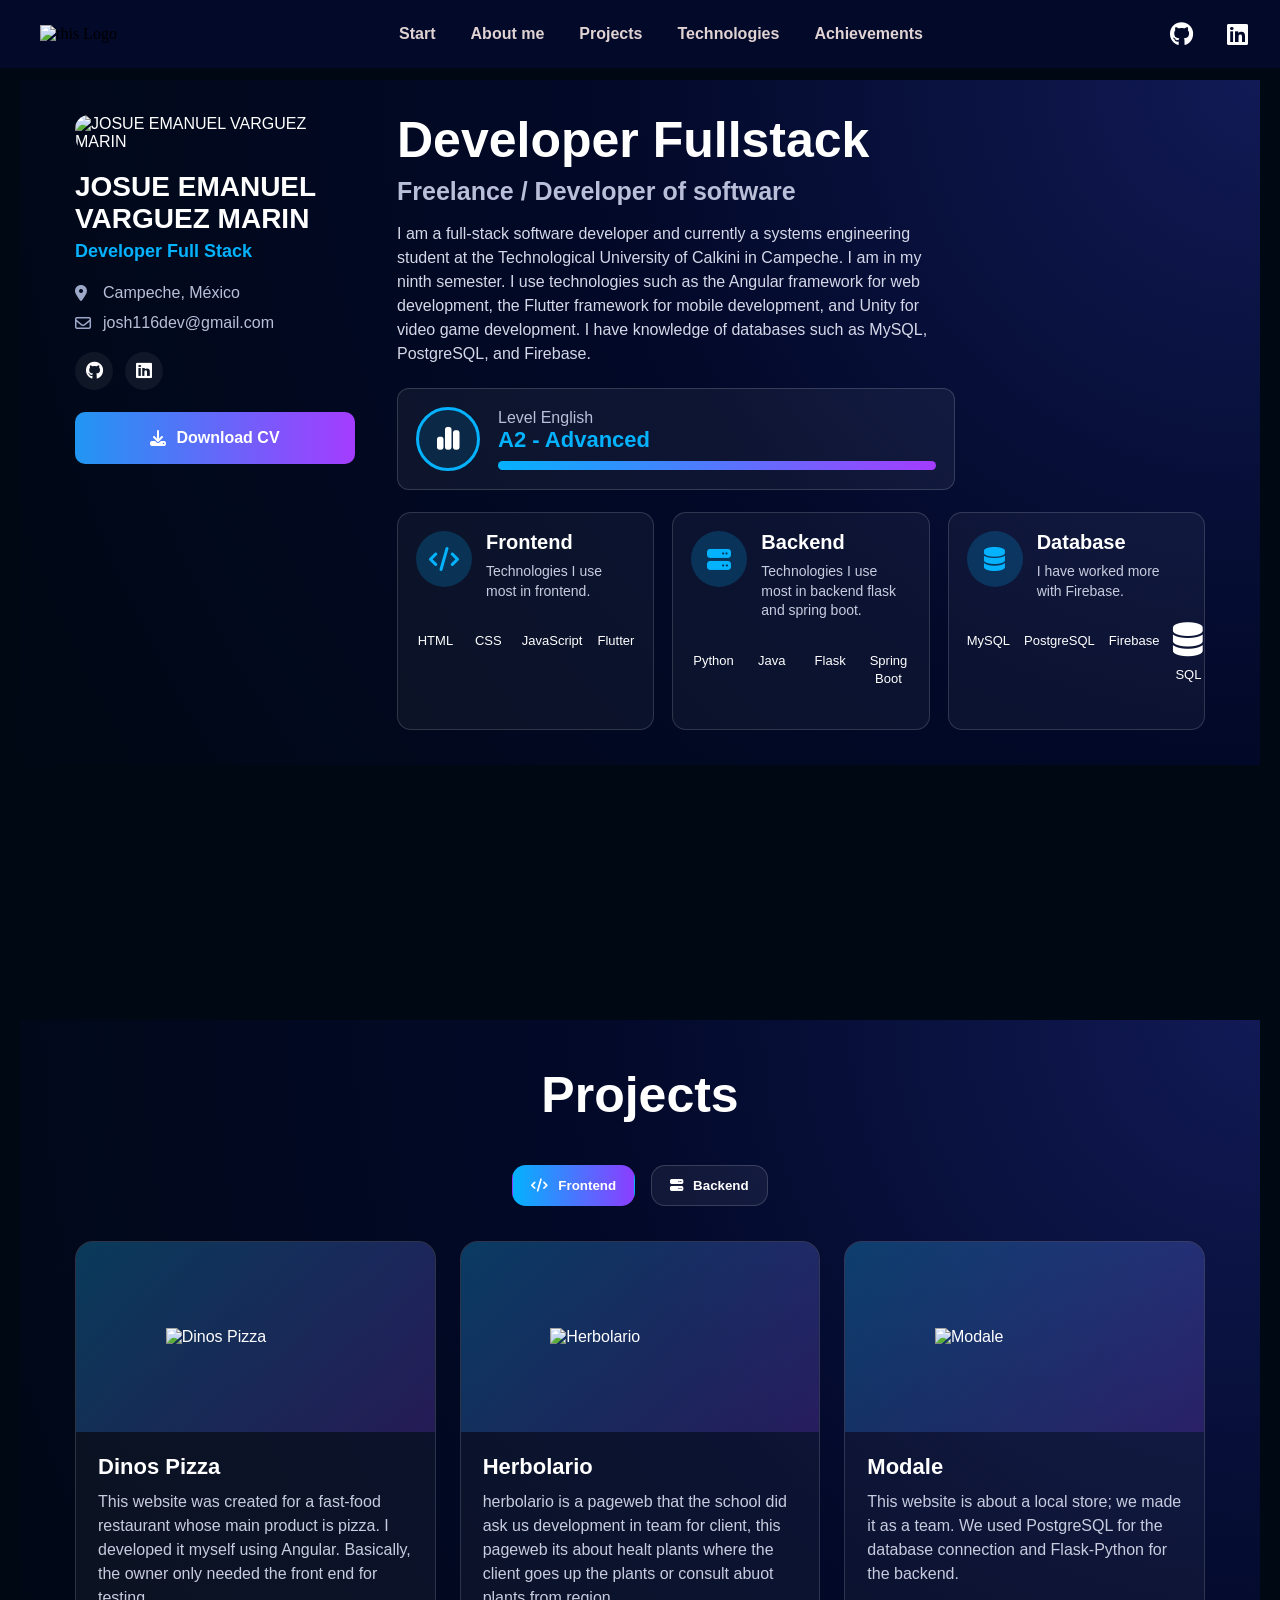
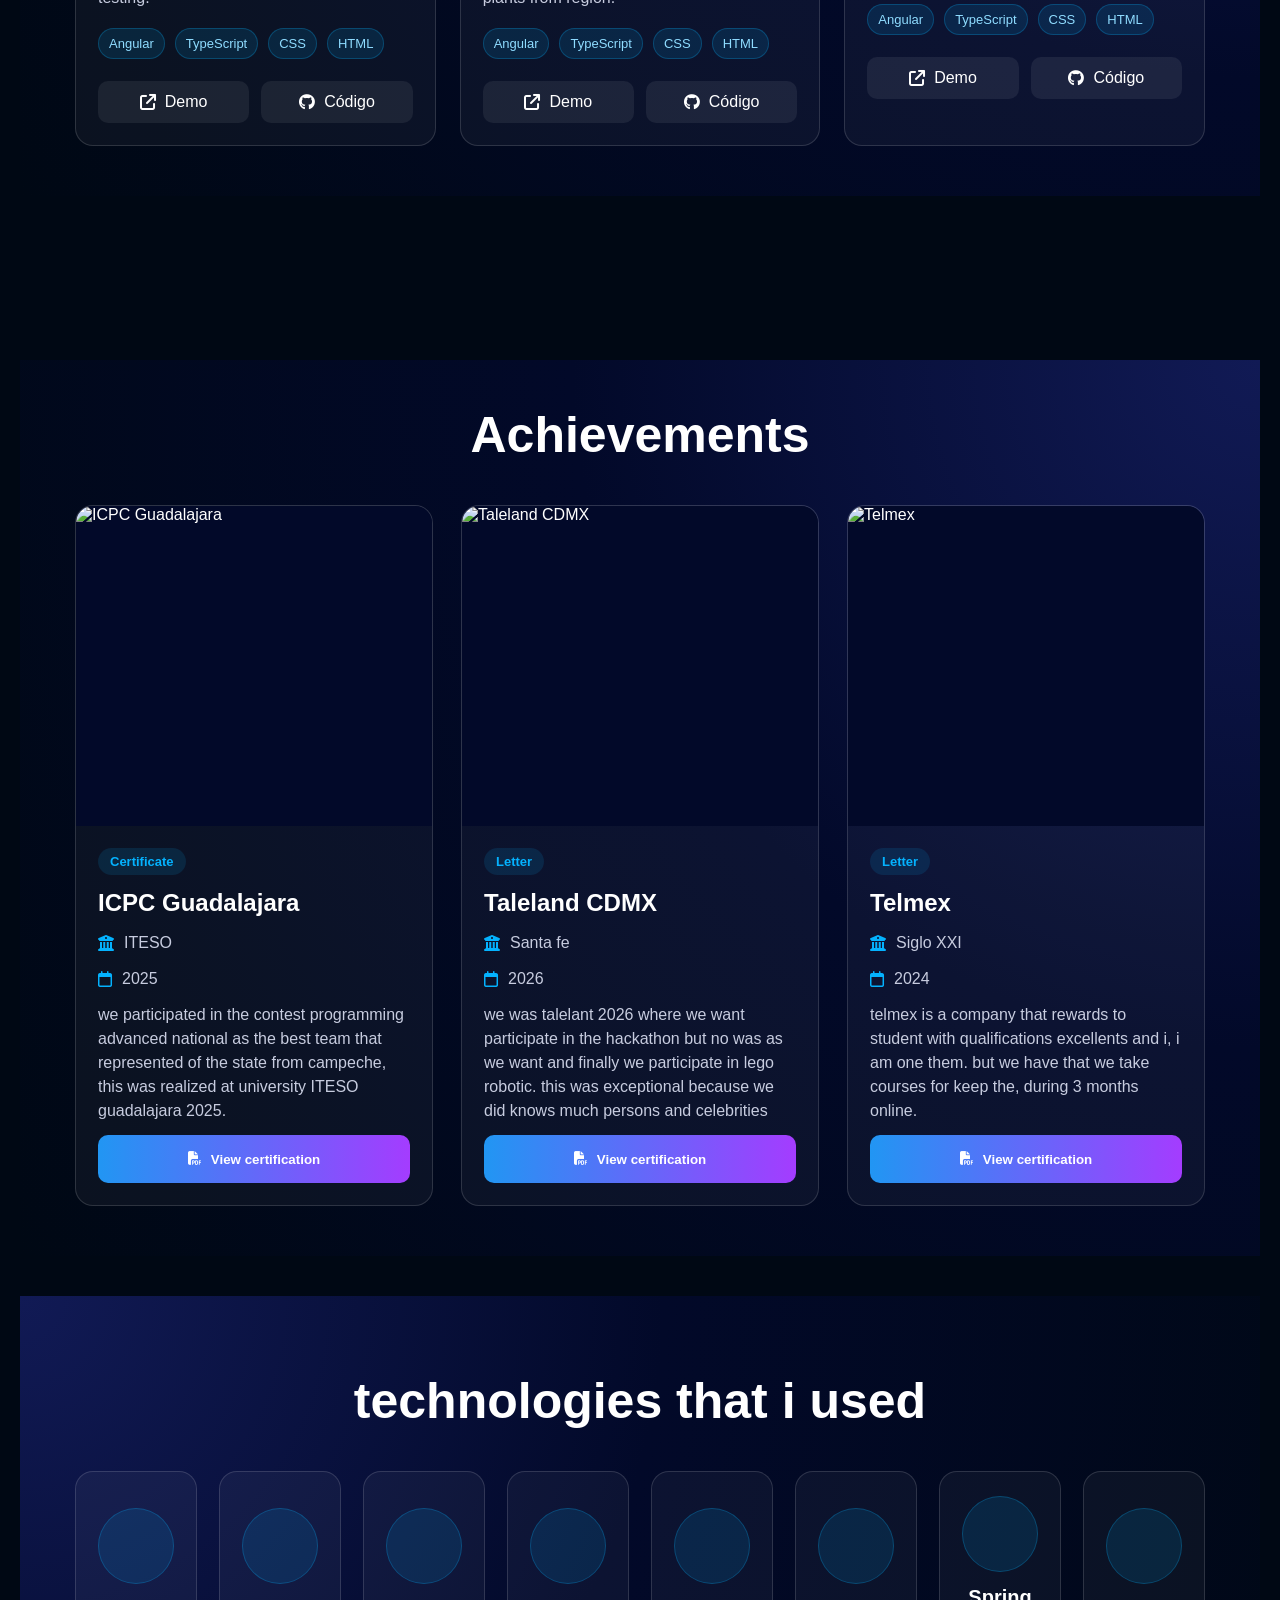
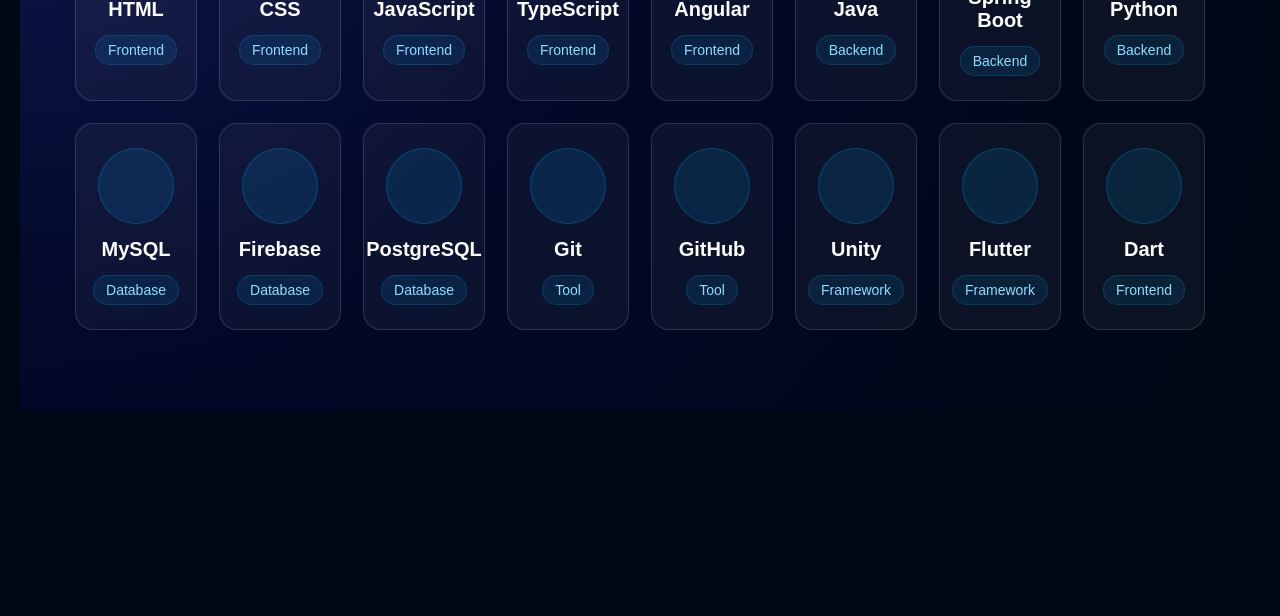
==== commit 49ff2c31: "v2.1" ====
--- a/docs/home/index.html
+++ b/docs/home/index.html
@@ -19,7 +19,7 @@
 
 <body><!--nghm--><script type="text/javascript" id="ng-event-dispatch-contract">(()=>{function p(t,n,r,o,e,i,f,m){return{eventType:t,event:n,targetElement:r,eic:o,timeStamp:e,eia:i,eirp:f,eiack:m}}function u(t){let n=[],r=e=>{n.push(e)};return{c:t,q:n,et:[],etc:[],d:r,h:e=>{r(p(e.type,e,e.target,t,Date.now()))}}}function s(t,n,r){for(let o=0;o<n.length;o++){let e=n[o];(r?t.etc:t.et).push(e),t.c.addEventListener(e,t.h,r)}}function c(t,n,r,o,e=window){let i=u(t);e._ejsas||(e._ejsas={}),e._ejsas[n]=i,s(i,r),s(i,o,!0)}window.__jsaction_bootstrap=c;})();
 </script><script>window.__jsaction_bootstrap(document.body,"ng",["click"],[]);</script>
-  <app-root ng-version="19.2.20" _nghost-ng-c4017958478 ngh="6" ng-server-context="ssg"><app-navbar _ngcontent-ng-c4017958478 _nghost-ng-c779338522 ngh="0"><nav _ngcontent-ng-c779338522 class="navbar"><div _ngcontent-ng-c779338522 class="logo"><img _ngcontent-ng-c779338522 src="assets/logo.png" alt="this Logo"></div><button _ngcontent-ng-c779338522 type="button" class="hamburger" jsaction="click:;"> ☰ </button><div _ngcontent-ng-c779338522 class="navbar-content"><ul _ngcontent-ng-c779338522 class="list-options"><li _ngcontent-ng-c779338522><a _ngcontent-ng-c779338522 href="#start" jsaction="click:;">Start</a></li><li _ngcontent-ng-c779338522><a _ngcontent-ng-c779338522 href="#aboutme" jsaction="click:;">About me</a></li><li _ngcontent-ng-c779338522><a _ngcontent-ng-c779338522 href="#projects" jsaction="click:;">Projects</a></li><li _ngcontent-ng-c779338522><a _ngcontent-ng-c779338522 href="#technologies" jsaction="click:;">Technologies</a></li><li _ngcontent-ng-c779338522><a _ngcontent-ng-c779338522 href="#achievements" jsaction="click:;">Achievements</a></li></ul></div><div _ngcontent-ng-c779338522 class="action"><a _ngcontent-ng-c779338522 target="_blank" rel="noopener noreferrer" class="social-link git-link" href="https://github.com/JOSUEEVM" jsaction="click:;"><i _ngcontent-ng-c779338522 class="fa-brands fa-github"></i></a><a _ngcontent-ng-c779338522 target="_blank" rel="noopener noreferrer" class="social-link ln-link" href="https://www.linkedin.com/in/josue-emanuel-varguez-marin-5871253b2" jsaction="click:;"><i _ngcontent-ng-c779338522 class="fa-brands fa-linkedin"></i></a><!----></div></nav></app-navbar><main _ngcontent-ng-c4017958478 class="page-content"><router-outlet _ngcontent-ng-c4017958478></router-outlet><app-home _nghost-ng-c3523133925 ngh="5"><main _ngcontent-ng-c3523133925 class="home-layout"><app-profile-section _ngcontent-ng-c3523133925 _nghost-ng-c3227936419 ngh="1"><section _ngcontent-ng-c3227936419 id="aboutme" class="profile-section"><div _ngcontent-ng-c3227936419 class="profile-card"><img _ngcontent-ng-c3227936419 class="profile-photo" src="assets/Profile.png" alt="JOSUE EMANUEL VARGUEZ MARIN"><h2 _ngcontent-ng-c3227936419>JOSUE EMANUEL VARGUEZ MARIN</h2><h3 _ngcontent-ng-c3227936419>Developmer Full Stack</h3><div _ngcontent-ng-c3227936419 class="profile-info"><p _ngcontent-ng-c3227936419><i _ngcontent-ng-c3227936419 class="fa-solid fa-location-dot"></i> Campeche, México </p><p _ngcontent-ng-c3227936419><i _ngcontent-ng-c3227936419 class="fa-regular fa-envelope"></i> josh116dev@gmail.com </p></div><div _ngcontent-ng-c3227936419 class="social-links"><a _ngcontent-ng-c3227936419 target="_blank" rel="noopener noreferrer" href="https://github.com/JOSUEEVM"><i _ngcontent-ng-c3227936419 class="fa-brands fa-github"></i></a><a _ngcontent-ng-c3227936419 target="_blank" rel="noopener noreferrer" href="https://www.linkedin.com/in/josue-emanuel-varguez-marin-5871253b2"><i _ngcontent-ng-c3227936419 class="fa-brands fa-linkedin"></i></a><!----></div><a _ngcontent-ng-c3227936419 download class="cv-button" href="assets/Josue_CV.pdf"><i _ngcontent-ng-c3227936419 class="fa-solid fa-download"></i> Download CV </a></div><div _ngcontent-ng-c3227936419 class="profile-content"><h1 _ngcontent-ng-c3227936419>Developer Fullstack</h1><h4 _ngcontent-ng-c3227936419>Freelance / Developer of software</h4><p _ngcontent-ng-c3227936419 class="intro"> I am a full-stack software developer and currently a systems engineering student at the Technological University of Calkini in Campeche. I am in my ninth semester. I use technologies such as the Angular framework for web development, the Flutter framework for mobile development, and Unity for video game development.
-I have knowledge of databases such as MySQL, PostgreSQL, and Firebase. </p><div _ngcontent-ng-c3227936419 class="level-card"><div _ngcontent-ng-c3227936419 class="level-icon"><i _ngcontent-ng-c3227936419 class="fa-solid fa-chart-simple"></i></div><div _ngcontent-ng-c3227936419 class="level-info"><span _ngcontent-ng-c3227936419>Level English</span><strong _ngcontent-ng-c3227936419>A2 - Advanced</strong><div _ngcontent-ng-c3227936419 class="progress-row"><div _ngcontent-ng-c3227936419 class="progress-bar"><div _ngcontent-ng-c3227936419 class="progress-fill"></div></div></div></div></div><div _ngcontent-ng-c3227936419 class="sprite-container"><div _ngcontent-ng-c3227936419 class="sprite-img"></div></div><div _ngcontent-ng-c3227936419 class="skills-grid"><article _ngcontent-ng-c3227936419 class="skill-card"><div _ngcontent-ng-c3227936419 class="skill-header"><div _ngcontent-ng-c3227936419 class="skill-icon"><i _ngcontent-ng-c3227936419 class="fa-code fa-solid"></i></div><div _ngcontent-ng-c3227936419><h3 _ngcontent-ng-c3227936419>Frontend</h3><p _ngcontent-ng-c3227936419>Technologies I use most in frontend.</p></div></div><div _ngcontent-ng-c3227936419 class="tech-list"><div _ngcontent-ng-c3227936419 class="tech-item"><i _ngcontent-ng-c3227936419 class="colored devicon-html5-plain"></i><span _ngcontent-ng-c3227936419>HTML</span></div><div _ngcontent-ng-c3227936419 class="tech-item"><i _ngcontent-ng-c3227936419 class="colored devicon-css3-plain"></i><span _ngcontent-ng-c3227936419>CSS</span></div><div _ngcontent-ng-c3227936419 class="tech-item"><i _ngcontent-ng-c3227936419 class="colored devicon-javascript-plain"></i><span _ngcontent-ng-c3227936419>JavaScript</span></div><div _ngcontent-ng-c3227936419 class="tech-item"><i _ngcontent-ng-c3227936419 class="colored devicon-flutter-plain"></i><span _ngcontent-ng-c3227936419>Flutter</span></div><!----></div></article><article _ngcontent-ng-c3227936419 class="skill-card"><div _ngcontent-ng-c3227936419 class="skill-header"><div _ngcontent-ng-c3227936419 class="skill-icon"><i _ngcontent-ng-c3227936419 class="fa-server fa-solid"></i></div><div _ngcontent-ng-c3227936419><h3 _ngcontent-ng-c3227936419>Backend</h3><p _ngcontent-ng-c3227936419>Technologies I use most in backend flask and spring boot.</p></div></div><div _ngcontent-ng-c3227936419 class="tech-list"><div _ngcontent-ng-c3227936419 class="tech-item"><i _ngcontent-ng-c3227936419 class="colored devicon-python-plain"></i><span _ngcontent-ng-c3227936419>Python</span></div><div _ngcontent-ng-c3227936419 class="tech-item"><i _ngcontent-ng-c3227936419 class="colored devicon-java-plain"></i><span _ngcontent-ng-c3227936419>Java</span></div><div _ngcontent-ng-c3227936419 class="tech-item"><i _ngcontent-ng-c3227936419 class="devicon-flask-original"></i><span _ngcontent-ng-c3227936419>Flask</span></div><div _ngcontent-ng-c3227936419 class="tech-item"><i _ngcontent-ng-c3227936419 class="colored devicon-spring-plain"></i><span _ngcontent-ng-c3227936419>Spring Boot</span></div><!----></div></article><article _ngcontent-ng-c3227936419 class="skill-card"><div _ngcontent-ng-c3227936419 class="skill-header"><div _ngcontent-ng-c3227936419 class="skill-icon"><i _ngcontent-ng-c3227936419 class="fa-database fa-solid"></i></div><div _ngcontent-ng-c3227936419><h3 _ngcontent-ng-c3227936419>Database</h3><p _ngcontent-ng-c3227936419>I have worked more with Firebase.</p></div></div><div _ngcontent-ng-c3227936419 class="tech-list"><div _ngcontent-ng-c3227936419 class="tech-item"><i _ngcontent-ng-c3227936419 class="colored devicon-mysql-plain"></i><span _ngcontent-ng-c3227936419>MySQL</span></div><div _ngcontent-ng-c3227936419 class="tech-item"><i _ngcontent-ng-c3227936419 class="colored devicon-postgresql-plain"></i><span _ngcontent-ng-c3227936419>PostgreSQL</span></div><div _ngcontent-ng-c3227936419 class="tech-item"><i _ngcontent-ng-c3227936419 class="colored devicon-firebase-plain"></i><span _ngcontent-ng-c3227936419>Firebase</span></div><div _ngcontent-ng-c3227936419 class="tech-item"><i _ngcontent-ng-c3227936419 class="fa-database fa-solid"></i><span _ngcontent-ng-c3227936419>SQL</span></div><!----></div></article><!----></div></div></section></app-profile-section></main><main _ngcontent-ng-c3523133925 class="project-layout"><app-projects _ngcontent-ng-c3523133925 _nghost-ng-c2671034668 ngh="2"><section _ngcontent-ng-c2671034668 id="projects" class="projects-section"><div _ngcontent-ng-c2671034668 class="section-header"><h2 _ngcontent-ng-c2671034668>Projects</h2></div><div _ngcontent-ng-c2671034668 class="category-tabs"><button _ngcontent-ng-c2671034668 type="button" class="active" jsaction="click:;"><i _ngcontent-ng-c2671034668 class="fa-code fa-solid"></i> Frontend </button><button _ngcontent-ng-c2671034668 type="button" class jsaction="click:;"><i _ngcontent-ng-c2671034668 class="fa-server fa-solid"></i> Backend </button><!----></div><div _ngcontent-ng-c2671034668 class="projects-grid"><article _ngcontent-ng-c2671034668 class="project-card"><div _ngcontent-ng-c2671034668 class="project-image"><img _ngcontent-ng-c2671034668 src="assets/projects/imagen1.png" alt="Dinos Pizza"></div><div _ngcontent-ng-c2671034668 class="project-content"><h3 _ngcontent-ng-c2671034668>Dinos Pizza</h3><p _ngcontent-ng-c2671034668>This website was created for a fast-food restaurant whose main product is pizza. I developed it myself using Angular. Basically, the owner only needed the front end for testing.</p><div _ngcontent-ng-c2671034668 class="tech-tags"><span _ngcontent-ng-c2671034668> Angular </span><span _ngcontent-ng-c2671034668> TypeScript </span><span _ngcontent-ng-c2671034668> CSS </span><span _ngcontent-ng-c2671034668> HTML </span><!----></div><div _ngcontent-ng-c2671034668 class="project-links"><a _ngcontent-ng-c2671034668 target="_blank" rel="noopener noreferrer" href="https://josueevm.github.io/DINOSPIZZA/menu"><i _ngcontent-ng-c2671034668 class="fa-solid fa-arrow-up-right-from-square"></i> Demo </a><!----><a _ngcontent-ng-c2671034668 target="_blank" rel="noopener noreferrer" href="https://github.com/JOSUEEVM/PAGINADINOS/tree/main/frontend"><i _ngcontent-ng-c2671034668 class="fa-brands fa-github"></i> Código </a></div></div></article><article _ngcontent-ng-c2671034668 class="project-card"><div _ngcontent-ng-c2671034668 class="project-image"><img _ngcontent-ng-c2671034668 src="assets/projects/imagen2.png" alt="Herbolario"></div><div _ngcontent-ng-c2671034668 class="project-content"><h3 _ngcontent-ng-c2671034668>Herbolario</h3><p _ngcontent-ng-c2671034668>herbolario is a pageweb that the school did ask us development in team for client, this pageweb its about healt plants where the client goes up the plants or consult abuoy plants from region.</p><div _ngcontent-ng-c2671034668 class="tech-tags"><span _ngcontent-ng-c2671034668> Angular </span><span _ngcontent-ng-c2671034668> TypeScript </span><span _ngcontent-ng-c2671034668> CSS </span><span _ngcontent-ng-c2671034668> HTML </span><!----></div><div _ngcontent-ng-c2671034668 class="project-links"><a _ngcontent-ng-c2671034668 target="_blank" rel="noopener noreferrer" href="https://josueevm.github.io/Herbolario/"><i _ngcontent-ng-c2671034668 class="fa-solid fa-arrow-up-right-from-square"></i> Demo </a><!----><a _ngcontent-ng-c2671034668 target="_blank" rel="noopener noreferrer" href="https://github.com/JOSUEEVM"><i _ngcontent-ng-c2671034668 class="fa-brands fa-github"></i> Código </a></div></div></article><article _ngcontent-ng-c2671034668 class="project-card"><div _ngcontent-ng-c2671034668 class="project-image"><img _ngcontent-ng-c2671034668 src="assets/projects/imagen3.png" alt="Modale"></div><div _ngcontent-ng-c2671034668 class="project-content"><h3 _ngcontent-ng-c2671034668>Modale</h3><p _ngcontent-ng-c2671034668>This website is about a local store; we made it as a team. We used PostgreSQL for the database connection and Flask-Python for the backend.</p><div _ngcontent-ng-c2671034668 class="tech-tags"><span _ngcontent-ng-c2671034668> Angular </span><span _ngcontent-ng-c2671034668> TypeScript </span><span _ngcontent-ng-c2671034668> CSS </span><span _ngcontent-ng-c2671034668> HTML </span><!----></div><div _ngcontent-ng-c2671034668 class="project-links"><a _ngcontent-ng-c2671034668 target="_blank" rel="noopener noreferrer" href="https://modale.store/"><i _ngcontent-ng-c2671034668 class="fa-solid fa-arrow-up-right-from-square"></i> Demo </a><!----><a _ngcontent-ng-c2671034668 target="_blank" rel="noopener noreferrer" href="https://github.com/PoolTunVictor/ModAle/tree/Development/frontend"><i _ngcontent-ng-c2671034668 class="fa-brands fa-github"></i> Código </a></div></div></article><!----></div></section></app-projects></main><main _ngcontent-ng-c3523133925 class="sec-achievements"><app-achievements _ngcontent-ng-c3523133925 _nghost-ng-c2052597743 ngh="3"><section _ngcontent-ng-c2052597743 id="achievements" class="achievements-section"><div _ngcontent-ng-c2052597743 class="section-header"><h2 _ngcontent-ng-c2052597743>Achievements</h2></div><div _ngcontent-ng-c2052597743 class="achievements-grid"><article _ngcontent-ng-c2052597743 class="achievement-card"><div _ngcontent-ng-c2052597743 class="achievement-slider"><img _ngcontent-ng-c2052597743 style="animation-delay: 0s; animation-duration: 9s;" src="assets/achievements/icpc/icpc1.png" alt="ICPC Guadalajara"><img _ngcontent-ng-c2052597743 style="animation-delay: 3s; animation-duration: 9s;" src="assets/achievements/icpc/icpc2.jpeg" alt="ICPC Guadalajara"><img _ngcontent-ng-c2052597743 style="animation-delay: 6s; animation-duration: 9s;" src="assets/achievements/icpc/icpc3.png" alt="ICPC Guadalajara"><!----></div><div _ngcontent-ng-c2052597743 class="achievement-content"><span _ngcontent-ng-c2052597743 class="achievement-type">Certificate</span><h3 _ngcontent-ng-c2052597743>ICPC Guadalajara</h3><p _ngcontent-ng-c2052597743 class="institution"><i _ngcontent-ng-c2052597743 class="fa-solid fa-building-columns"></i> ITESO </p><p _ngcontent-ng-c2052597743 class="date"><i _ngcontent-ng-c2052597743 class="fa-regular fa-calendar"></i> 2025 </p><p _ngcontent-ng-c2052597743 class="description"> we participated in the contest programming advanced national as the best team that represented of the state from campeche, this was realized at university ITESO guadalajara 2025. </p><button _ngcontent-ng-c2052597743 class="certificate-button" jsaction="click:;"><i _ngcontent-ng-c2052597743 class="fa-solid fa-file-pdf"></i> View certification </button></div></article><article _ngcontent-ng-c2052597743 class="achievement-card"><div _ngcontent-ng-c2052597743 class="achievement-slider"><img _ngcontent-ng-c2052597743 style="animation-delay: 0s; animation-duration: 12s;" src="assets/achievements/taleland/taleland1.jpeg" alt="Taleland CDMX"><img _ngcontent-ng-c2052597743 style="animation-delay: 3s; animation-duration: 12s;" src="assets/achievements/taleland/taleland2.png" alt="Taleland CDMX"><img _ngcontent-ng-c2052597743 style="animation-delay: 6s; animation-duration: 12s;" src="assets/achievements/taleland/taleland3.jpeg" alt="Taleland CDMX"><img _ngcontent-ng-c2052597743 style="animation-delay: 9s; animation-duration: 12s;" src="assets/achievements/taleland/taleland4.png" alt="Taleland CDMX"><!----></div><div _ngcontent-ng-c2052597743 class="achievement-content"><span _ngcontent-ng-c2052597743 class="achievement-type">Letter</span><h3 _ngcontent-ng-c2052597743>Taleland CDMX</h3><p _ngcontent-ng-c2052597743 class="institution"><i _ngcontent-ng-c2052597743 class="fa-solid fa-building-columns"></i> Santa fe </p><p _ngcontent-ng-c2052597743 class="date"><i _ngcontent-ng-c2052597743 class="fa-regular fa-calendar"></i> 2026 </p><p _ngcontent-ng-c2052597743 class="description"> we was talelant 2026 where we want participate in the hackathon but no was as we want and finally we participate in lego robotic. this was exceptional because we did knows much persons and celebrities </p><button _ngcontent-ng-c2052597743 class="certificate-button" jsaction="click:;"><i _ngcontent-ng-c2052597743 class="fa-solid fa-file-pdf"></i> View certification </button></div></article><article _ngcontent-ng-c2052597743 class="achievement-card"><div _ngcontent-ng-c2052597743 class="achievement-slider"><img _ngcontent-ng-c2052597743 style="animation-delay: 0s; animation-duration: 6s;" src="assets/achievements/telmex/telmex1.jpg" alt="Telmex"><img _ngcontent-ng-c2052597743 style="animation-delay: 3s; animation-duration: 6s;" src="assets/achievements/telmex/telmex2.jpg" alt="Telmex"><!----></div><div _ngcontent-ng-c2052597743 class="achievement-content"><span _ngcontent-ng-c2052597743 class="achievement-type">Letter</span><h3 _ngcontent-ng-c2052597743>Telmex</h3><p _ngcontent-ng-c2052597743 class="institution"><i _ngcontent-ng-c2052597743 class="fa-solid fa-building-columns"></i> Siglo XXI </p><p _ngcontent-ng-c2052597743 class="date"><i _ngcontent-ng-c2052597743 class="fa-regular fa-calendar"></i> 2024 </p><p _ngcontent-ng-c2052597743 class="description"> telmex is a company that rewards to student with qualifications excellents and i, i am one them. but we have that we take courses for keep the, during 3 months online. </p><button _ngcontent-ng-c2052597743 class="certificate-button" jsaction="click:;"><i _ngcontent-ng-c2052597743 class="fa-solid fa-file-pdf"></i> View certification </button></div></article><!----></div><!----></section></app-achievements></main><main _ngcontent-ng-c3523133925 class="project-techlogies"><app-technologies _ngcontent-ng-c3523133925 _nghost-ng-c2144295141 ngh="4"><section _ngcontent-ng-c2144295141 id="technologies" class="technologies-section"><div _ngcontent-ng-c2144295141 class="section-header"><h2 _ngcontent-ng-c2144295141>technologies that i used</h2></div><div _ngcontent-ng-c2144295141 class="technologies-grid"><article _ngcontent-ng-c2144295141 class="technology-card"><div _ngcontent-ng-c2144295141 class="technology-icon"><i _ngcontent-ng-c2144295141 class="colored devicon-html5-plain"></i></div><h3 _ngcontent-ng-c2144295141>HTML</h3><span _ngcontent-ng-c2144295141>Frontend</span></article><article _ngcontent-ng-c2144295141 class="technology-card"><div _ngcontent-ng-c2144295141 class="technology-icon"><i _ngcontent-ng-c2144295141 class="colored devicon-css3-plain"></i></div><h3 _ngcontent-ng-c2144295141>CSS</h3><span _ngcontent-ng-c2144295141>Frontend</span></article><article _ngcontent-ng-c2144295141 class="technology-card"><div _ngcontent-ng-c2144295141 class="technology-icon"><i _ngcontent-ng-c2144295141 class="colored devicon-javascript-plain"></i></div><h3 _ngcontent-ng-c2144295141>JavaScript</h3><span _ngcontent-ng-c2144295141>Frontend</span></article><article _ngcontent-ng-c2144295141 class="technology-card"><div _ngcontent-ng-c2144295141 class="technology-icon"><i _ngcontent-ng-c2144295141 class="colored devicon-typescript-plain"></i></div><h3 _ngcontent-ng-c2144295141>TypeScript</h3><span _ngcontent-ng-c2144295141>Frontend</span></article><article _ngcontent-ng-c2144295141 class="technology-card"><div _ngcontent-ng-c2144295141 class="technology-icon"><i _ngcontent-ng-c2144295141 class="colored devicon-angularjs-plain"></i></div><h3 _ngcontent-ng-c2144295141>Angular</h3><span _ngcontent-ng-c2144295141>Frontend</span></article><article _ngcontent-ng-c2144295141 class="technology-card"><div _ngcontent-ng-c2144295141 class="technology-icon"><i _ngcontent-ng-c2144295141 class="colored devicon-java-plain"></i></div><h3 _ngcontent-ng-c2144295141>Java</h3><span _ngcontent-ng-c2144295141>Backend</span></article><article _ngcontent-ng-c2144295141 class="technology-card"><div _ngcontent-ng-c2144295141 class="technology-icon"><i _ngcontent-ng-c2144295141 class="colored devicon-spring-plain"></i></div><h3 _ngcontent-ng-c2144295141>Spring Boot</h3><span _ngcontent-ng-c2144295141>Backend</span></article><article _ngcontent-ng-c2144295141 class="technology-card"><div _ngcontent-ng-c2144295141 class="technology-icon"><i _ngcontent-ng-c2144295141 class="colored devicon-python-plain"></i></div><h3 _ngcontent-ng-c2144295141>Python</h3><span _ngcontent-ng-c2144295141>Backend</span></article><article _ngcontent-ng-c2144295141 class="technology-card"><div _ngcontent-ng-c2144295141 class="technology-icon"><i _ngcontent-ng-c2144295141 class="colored devicon-mysql-plain"></i></div><h3 _ngcontent-ng-c2144295141>MySQL</h3><span _ngcontent-ng-c2144295141>Database</span></article><article _ngcontent-ng-c2144295141 class="technology-card"><div _ngcontent-ng-c2144295141 class="technology-icon"><i _ngcontent-ng-c2144295141 class="colored devicon-firebase-plain"></i></div><h3 _ngcontent-ng-c2144295141>Firebase</h3><span _ngcontent-ng-c2144295141>Database</span></article><article _ngcontent-ng-c2144295141 class="technology-card"><div _ngcontent-ng-c2144295141 class="technology-icon"><i _ngcontent-ng-c2144295141 class="colored devicon-postgresql-plain"></i></div><h3 _ngcontent-ng-c2144295141>PostgreSQL</h3><span _ngcontent-ng-c2144295141>Database</span></article><article _ngcontent-ng-c2144295141 class="technology-card"><div _ngcontent-ng-c2144295141 class="technology-icon"><i _ngcontent-ng-c2144295141 class="colored devicon-git-plain"></i></div><h3 _ngcontent-ng-c2144295141>Git</h3><span _ngcontent-ng-c2144295141>Tool</span></article><article _ngcontent-ng-c2144295141 class="technology-card"><div _ngcontent-ng-c2144295141 class="technology-icon"><i _ngcontent-ng-c2144295141 class="devicon-github-original"></i></div><h3 _ngcontent-ng-c2144295141>GitHub</h3><span _ngcontent-ng-c2144295141>Tool</span></article><article _ngcontent-ng-c2144295141 class="technology-card"><div _ngcontent-ng-c2144295141 class="technology-icon"><i _ngcontent-ng-c2144295141 class="devicon-unity-plain"></i></div><h3 _ngcontent-ng-c2144295141>Unity</h3><span _ngcontent-ng-c2144295141>Framework</span></article><article _ngcontent-ng-c2144295141 class="technology-card"><div _ngcontent-ng-c2144295141 class="technology-icon"><i _ngcontent-ng-c2144295141 class="colored devicon-flutter-plain"></i></div><h3 _ngcontent-ng-c2144295141>Flutter</h3><span _ngcontent-ng-c2144295141>Framework</span></article><article _ngcontent-ng-c2144295141 class="technology-card"><div _ngcontent-ng-c2144295141 class="technology-icon"><i _ngcontent-ng-c2144295141 class="colored devicon-dart-plain"></i></div><h3 _ngcontent-ng-c2144295141>Dart</h3><span _ngcontent-ng-c2144295141>Frontend</span></article><!----></div></section></app-technologies></main></app-home><!----></main></app-root>
-<script src="polyfills-B6TNHZQ6.js" type="module"></script><script src="main-KDUCLWFG.js" type="module"></script>
+  <app-root ng-version="19.2.20" _nghost-ng-c4017958478 ngh="6" ng-server-context="ssg"><app-navbar _ngcontent-ng-c4017958478 _nghost-ng-c779338522 ngh="0"><nav _ngcontent-ng-c779338522 class="navbar"><div _ngcontent-ng-c779338522 class="logo"><img _ngcontent-ng-c779338522 src="assets/logo.png" alt="this Logo"></div><button _ngcontent-ng-c779338522 type="button" class="hamburger" jsaction="click:;"> ☰ </button><div _ngcontent-ng-c779338522 class="navbar-content"><ul _ngcontent-ng-c779338522 class="list-options"><li _ngcontent-ng-c779338522><a _ngcontent-ng-c779338522 href="#start" jsaction="click:;">Start</a></li><li _ngcontent-ng-c779338522><a _ngcontent-ng-c779338522 href="#aboutme" jsaction="click:;">About me</a></li><li _ngcontent-ng-c779338522><a _ngcontent-ng-c779338522 href="#projects" jsaction="click:;">Projects</a></li><li _ngcontent-ng-c779338522><a _ngcontent-ng-c779338522 href="#technologies" jsaction="click:;">Technologies</a></li><li _ngcontent-ng-c779338522><a _ngcontent-ng-c779338522 href="#achievements" jsaction="click:;">Achievements</a></li></ul></div><div _ngcontent-ng-c779338522 class="action"><a _ngcontent-ng-c779338522 target="_blank" rel="noopener noreferrer" class="social-link git-link" href="https://github.com/JOSUEEVM" jsaction="click:;"><i _ngcontent-ng-c779338522 class="fa-brands fa-github"></i></a><a _ngcontent-ng-c779338522 target="_blank" rel="noopener noreferrer" class="social-link ln-link" href="https://www.linkedin.com/in/josue-emanuel-varguez-marin-5871253b2" jsaction="click:;"><i _ngcontent-ng-c779338522 class="fa-brands fa-linkedin"></i></a><!----></div></nav></app-navbar><main _ngcontent-ng-c4017958478 class="page-content"><router-outlet _ngcontent-ng-c4017958478></router-outlet><app-home _nghost-ng-c3523133925 ngh="5"><main _ngcontent-ng-c3523133925 class="home-layout"><app-profile-section _ngcontent-ng-c3523133925 _nghost-ng-c3227936419 ngh="1"><section _ngcontent-ng-c3227936419 id="aboutme" class="profile-section"><div _ngcontent-ng-c3227936419 class="profile-card"><img _ngcontent-ng-c3227936419 class="profile-photo" src="assets/Profile.png" alt="JOSUE EMANUEL VARGUEZ MARIN"><h2 _ngcontent-ng-c3227936419>JOSUE EMANUEL VARGUEZ MARIN</h2><h3 _ngcontent-ng-c3227936419>Developer Full Stack</h3><div _ngcontent-ng-c3227936419 class="profile-info"><p _ngcontent-ng-c3227936419><i _ngcontent-ng-c3227936419 class="fa-solid fa-location-dot"></i> Campeche, México </p><p _ngcontent-ng-c3227936419><i _ngcontent-ng-c3227936419 class="fa-regular fa-envelope"></i> josh116dev@gmail.com </p></div><div _ngcontent-ng-c3227936419 class="social-links"><a _ngcontent-ng-c3227936419 target="_blank" rel="noopener noreferrer" href="https://github.com/JOSUEEVM"><i _ngcontent-ng-c3227936419 class="fa-brands fa-github"></i></a><a _ngcontent-ng-c3227936419 target="_blank" rel="noopener noreferrer" href="https://www.linkedin.com/in/josue-emanuel-varguez-marin-5871253b2"><i _ngcontent-ng-c3227936419 class="fa-brands fa-linkedin"></i></a><!----></div><a _ngcontent-ng-c3227936419 download class="cv-button" href="assets/Josue_CV.pdf"><i _ngcontent-ng-c3227936419 class="fa-solid fa-download"></i> Download CV </a></div><div _ngcontent-ng-c3227936419 class="profile-content"><h1 _ngcontent-ng-c3227936419>Developer Fullstack</h1><h4 _ngcontent-ng-c3227936419>Freelance / Developer of software</h4><p _ngcontent-ng-c3227936419 class="intro"> I am a full-stack software developer and currently a systems engineering student at the Technological University of Calkini in Campeche. I am in my ninth semester. I use technologies such as the Angular framework for web development, the Flutter framework for mobile development, and Unity for video game development.
+I have knowledge of databases such as MySQL, PostgreSQL, and Firebase. </p><div _ngcontent-ng-c3227936419 class="level-card"><div _ngcontent-ng-c3227936419 class="level-icon"><i _ngcontent-ng-c3227936419 class="fa-solid fa-chart-simple"></i></div><div _ngcontent-ng-c3227936419 class="level-info"><span _ngcontent-ng-c3227936419>Level English</span><strong _ngcontent-ng-c3227936419>A2 - Advanced</strong><div _ngcontent-ng-c3227936419 class="progress-row"><div _ngcontent-ng-c3227936419 class="progress-bar"><div _ngcontent-ng-c3227936419 class="progress-fill"></div></div></div></div></div><div _ngcontent-ng-c3227936419 class="sprite-container"><div _ngcontent-ng-c3227936419 class="sprite-img"></div></div><div _ngcontent-ng-c3227936419 class="skills-grid"><article _ngcontent-ng-c3227936419 class="skill-card"><div _ngcontent-ng-c3227936419 class="skill-header"><div _ngcontent-ng-c3227936419 class="skill-icon"><i _ngcontent-ng-c3227936419 class="fa-code fa-solid"></i></div><div _ngcontent-ng-c3227936419><h3 _ngcontent-ng-c3227936419>Frontend</h3><p _ngcontent-ng-c3227936419>Technologies I use most in frontend.</p></div></div><div _ngcontent-ng-c3227936419 class="tech-list"><div _ngcontent-ng-c3227936419 class="tech-item"><i _ngcontent-ng-c3227936419 class="colored devicon-html5-plain"></i><span _ngcontent-ng-c3227936419>HTML</span></div><div _ngcontent-ng-c3227936419 class="tech-item"><i _ngcontent-ng-c3227936419 class="colored devicon-css3-plain"></i><span _ngcontent-ng-c3227936419>CSS</span></div><div _ngcontent-ng-c3227936419 class="tech-item"><i _ngcontent-ng-c3227936419 class="colored devicon-javascript-plain"></i><span _ngcontent-ng-c3227936419>JavaScript</span></div><div _ngcontent-ng-c3227936419 class="tech-item"><i _ngcontent-ng-c3227936419 class="colored devicon-flutter-plain"></i><span _ngcontent-ng-c3227936419>Flutter</span></div><!----></div></article><article _ngcontent-ng-c3227936419 class="skill-card"><div _ngcontent-ng-c3227936419 class="skill-header"><div _ngcontent-ng-c3227936419 class="skill-icon"><i _ngcontent-ng-c3227936419 class="fa-server fa-solid"></i></div><div _ngcontent-ng-c3227936419><h3 _ngcontent-ng-c3227936419>Backend</h3><p _ngcontent-ng-c3227936419>Technologies I use most in backend flask and spring boot.</p></div></div><div _ngcontent-ng-c3227936419 class="tech-list"><div _ngcontent-ng-c3227936419 class="tech-item"><i _ngcontent-ng-c3227936419 class="colored devicon-python-plain"></i><span _ngcontent-ng-c3227936419>Python</span></div><div _ngcontent-ng-c3227936419 class="tech-item"><i _ngcontent-ng-c3227936419 class="colored devicon-java-plain"></i><span _ngcontent-ng-c3227936419>Java</span></div><div _ngcontent-ng-c3227936419 class="tech-item"><i _ngcontent-ng-c3227936419 class="devicon-flask-original"></i><span _ngcontent-ng-c3227936419>Flask</span></div><div _ngcontent-ng-c3227936419 class="tech-item"><i _ngcontent-ng-c3227936419 class="colored devicon-spring-plain"></i><span _ngcontent-ng-c3227936419>Spring Boot</span></div><!----></div></article><article _ngcontent-ng-c3227936419 class="skill-card"><div _ngcontent-ng-c3227936419 class="skill-header"><div _ngcontent-ng-c3227936419 class="skill-icon"><i _ngcontent-ng-c3227936419 class="fa-database fa-solid"></i></div><div _ngcontent-ng-c3227936419><h3 _ngcontent-ng-c3227936419>Database</h3><p _ngcontent-ng-c3227936419>I have worked more with Firebase.</p></div></div><div _ngcontent-ng-c3227936419 class="tech-list"><div _ngcontent-ng-c3227936419 class="tech-item"><i _ngcontent-ng-c3227936419 class="colored devicon-mysql-plain"></i><span _ngcontent-ng-c3227936419>MySQL</span></div><div _ngcontent-ng-c3227936419 class="tech-item"><i _ngcontent-ng-c3227936419 class="colored devicon-postgresql-plain"></i><span _ngcontent-ng-c3227936419>PostgreSQL</span></div><div _ngcontent-ng-c3227936419 class="tech-item"><i _ngcontent-ng-c3227936419 class="colored devicon-firebase-plain"></i><span _ngcontent-ng-c3227936419>Firebase</span></div><div _ngcontent-ng-c3227936419 class="tech-item"><i _ngcontent-ng-c3227936419 class="fa-database fa-solid"></i><span _ngcontent-ng-c3227936419>SQL</span></div><!----></div></article><!----></div></div></section></app-profile-section></main><main _ngcontent-ng-c3523133925 class="project-layout"><app-projects _ngcontent-ng-c3523133925 _nghost-ng-c2671034668 ngh="2"><section _ngcontent-ng-c2671034668 id="projects" class="projects-section"><div _ngcontent-ng-c2671034668 class="section-header"><h2 _ngcontent-ng-c2671034668>Projects</h2></div><div _ngcontent-ng-c2671034668 class="category-tabs"><button _ngcontent-ng-c2671034668 type="button" class="active" jsaction="click:;"><i _ngcontent-ng-c2671034668 class="fa-code fa-solid"></i> Frontend </button><button _ngcontent-ng-c2671034668 type="button" class jsaction="click:;"><i _ngcontent-ng-c2671034668 class="fa-server fa-solid"></i> Backend </button><!----></div><div _ngcontent-ng-c2671034668 class="projects-grid"><article _ngcontent-ng-c2671034668 class="project-card"><div _ngcontent-ng-c2671034668 class="project-image"><img _ngcontent-ng-c2671034668 src="assets/projects/imagen1.png" alt="Dinos Pizza"></div><div _ngcontent-ng-c2671034668 class="project-content"><h3 _ngcontent-ng-c2671034668>Dinos Pizza</h3><p _ngcontent-ng-c2671034668>This website was created for a fast-food restaurant whose main product is pizza. I developed it myself using Angular. Basically, the owner only needed the front end for testing.</p><div _ngcontent-ng-c2671034668 class="tech-tags"><span _ngcontent-ng-c2671034668> Angular </span><span _ngcontent-ng-c2671034668> TypeScript </span><span _ngcontent-ng-c2671034668> CSS </span><span _ngcontent-ng-c2671034668> HTML </span><!----></div><div _ngcontent-ng-c2671034668 class="project-links"><a _ngcontent-ng-c2671034668 target="_blank" rel="noopener noreferrer" href="https://josueevm.github.io/DINOSPIZZA/menu"><i _ngcontent-ng-c2671034668 class="fa-solid fa-arrow-up-right-from-square"></i> Demo </a><!----><a _ngcontent-ng-c2671034668 target="_blank" rel="noopener noreferrer" href="https://github.com/JOSUEEVM/PAGINADINOS/tree/main/frontend"><i _ngcontent-ng-c2671034668 class="fa-brands fa-github"></i> Código </a></div></div></article><article _ngcontent-ng-c2671034668 class="project-card"><div _ngcontent-ng-c2671034668 class="project-image"><img _ngcontent-ng-c2671034668 src="assets/projects/imagen2.png" alt="Herbolario"></div><div _ngcontent-ng-c2671034668 class="project-content"><h3 _ngcontent-ng-c2671034668>Herbolario</h3><p _ngcontent-ng-c2671034668>herbolario is a pageweb that the school did ask us development in team for client, this pageweb its about healt plants where the client goes up the plants or consult abuot plants from region.</p><div _ngcontent-ng-c2671034668 class="tech-tags"><span _ngcontent-ng-c2671034668> Angular </span><span _ngcontent-ng-c2671034668> TypeScript </span><span _ngcontent-ng-c2671034668> CSS </span><span _ngcontent-ng-c2671034668> HTML </span><!----></div><div _ngcontent-ng-c2671034668 class="project-links"><a _ngcontent-ng-c2671034668 target="_blank" rel="noopener noreferrer" href="https://josueevm.github.io/Herbolario/"><i _ngcontent-ng-c2671034668 class="fa-solid fa-arrow-up-right-from-square"></i> Demo </a><!----><a _ngcontent-ng-c2671034668 target="_blank" rel="noopener noreferrer" href="https://github.com/JOSUEEVM"><i _ngcontent-ng-c2671034668 class="fa-brands fa-github"></i> Código </a></div></div></article><article _ngcontent-ng-c2671034668 class="project-card"><div _ngcontent-ng-c2671034668 class="project-image"><img _ngcontent-ng-c2671034668 src="assets/projects/imagen3.png" alt="Modale"></div><div _ngcontent-ng-c2671034668 class="project-content"><h3 _ngcontent-ng-c2671034668>Modale</h3><p _ngcontent-ng-c2671034668>This website is about a local store; we made it as a team. We used PostgreSQL for the database connection and Flask-Python for the backend.</p><div _ngcontent-ng-c2671034668 class="tech-tags"><span _ngcontent-ng-c2671034668> Angular </span><span _ngcontent-ng-c2671034668> TypeScript </span><span _ngcontent-ng-c2671034668> CSS </span><span _ngcontent-ng-c2671034668> HTML </span><!----></div><div _ngcontent-ng-c2671034668 class="project-links"><a _ngcontent-ng-c2671034668 target="_blank" rel="noopener noreferrer" href="https://modale.store/"><i _ngcontent-ng-c2671034668 class="fa-solid fa-arrow-up-right-from-square"></i> Demo </a><!----><a _ngcontent-ng-c2671034668 target="_blank" rel="noopener noreferrer" href="https://github.com/PoolTunVictor/ModAle/tree/Development/frontend"><i _ngcontent-ng-c2671034668 class="fa-brands fa-github"></i> Código </a></div></div></article><!----></div></section></app-projects></main><main _ngcontent-ng-c3523133925 class="sec-achievements"><app-achievements _ngcontent-ng-c3523133925 _nghost-ng-c2052597743 ngh="3"><section _ngcontent-ng-c2052597743 id="achievements" class="achievements-section"><div _ngcontent-ng-c2052597743 class="section-header"><h2 _ngcontent-ng-c2052597743>Achievements</h2></div><div _ngcontent-ng-c2052597743 class="achievements-grid"><article _ngcontent-ng-c2052597743 class="achievement-card"><div _ngcontent-ng-c2052597743 class="achievement-slider"><img _ngcontent-ng-c2052597743 style="animation-delay: 0s; animation-duration: 9s;" src="assets/achievements/icpc/icpc1.png" alt="ICPC Guadalajara"><img _ngcontent-ng-c2052597743 style="animation-delay: 3s; animation-duration: 9s;" src="assets/achievements/icpc/icpc2.jpeg" alt="ICPC Guadalajara"><img _ngcontent-ng-c2052597743 style="animation-delay: 6s; animation-duration: 9s;" src="assets/achievements/icpc/icpc3.png" alt="ICPC Guadalajara"><!----></div><div _ngcontent-ng-c2052597743 class="achievement-content"><span _ngcontent-ng-c2052597743 class="achievement-type">Certificate</span><h3 _ngcontent-ng-c2052597743>ICPC Guadalajara</h3><p _ngcontent-ng-c2052597743 class="institution"><i _ngcontent-ng-c2052597743 class="fa-solid fa-building-columns"></i> ITESO </p><p _ngcontent-ng-c2052597743 class="date"><i _ngcontent-ng-c2052597743 class="fa-regular fa-calendar"></i> 2025 </p><p _ngcontent-ng-c2052597743 class="description"> we participated in the contest programming advanced national as the best team that represented of the state from campeche, this was realized at university ITESO guadalajara 2025. </p><button _ngcontent-ng-c2052597743 class="certificate-button" jsaction="click:;"><i _ngcontent-ng-c2052597743 class="fa-solid fa-file-pdf"></i> View certification </button></div></article><article _ngcontent-ng-c2052597743 class="achievement-card"><div _ngcontent-ng-c2052597743 class="achievement-slider"><img _ngcontent-ng-c2052597743 style="animation-delay: 0s; animation-duration: 12s;" src="assets/achievements/taleland/taleland1.jpeg" alt="Taleland CDMX"><img _ngcontent-ng-c2052597743 style="animation-delay: 3s; animation-duration: 12s;" src="assets/achievements/taleland/taleland2.png" alt="Taleland CDMX"><img _ngcontent-ng-c2052597743 style="animation-delay: 6s; animation-duration: 12s;" src="assets/achievements/taleland/taleland3.jpeg" alt="Taleland CDMX"><img _ngcontent-ng-c2052597743 style="animation-delay: 9s; animation-duration: 12s;" src="assets/achievements/taleland/taleland4.png" alt="Taleland CDMX"><!----></div><div _ngcontent-ng-c2052597743 class="achievement-content"><span _ngcontent-ng-c2052597743 class="achievement-type">Letter</span><h3 _ngcontent-ng-c2052597743>Taleland CDMX</h3><p _ngcontent-ng-c2052597743 class="institution"><i _ngcontent-ng-c2052597743 class="fa-solid fa-building-columns"></i> Santa fe </p><p _ngcontent-ng-c2052597743 class="date"><i _ngcontent-ng-c2052597743 class="fa-regular fa-calendar"></i> 2026 </p><p _ngcontent-ng-c2052597743 class="description"> we was talelant 2026 where we want participate in the hackathon but no was as we want and finally we participate in lego robotic. this was exceptional because we did knows much persons and celebrities </p><button _ngcontent-ng-c2052597743 class="certificate-button" jsaction="click:;"><i _ngcontent-ng-c2052597743 class="fa-solid fa-file-pdf"></i> View certification </button></div></article><article _ngcontent-ng-c2052597743 class="achievement-card"><div _ngcontent-ng-c2052597743 class="achievement-slider"><img _ngcontent-ng-c2052597743 style="animation-delay: 0s; animation-duration: 6s;" src="assets/achievements/telmex/telmex1.jpg" alt="Telmex"><img _ngcontent-ng-c2052597743 style="animation-delay: 3s; animation-duration: 6s;" src="assets/achievements/telmex/telmex2.jpg" alt="Telmex"><!----></div><div _ngcontent-ng-c2052597743 class="achievement-content"><span _ngcontent-ng-c2052597743 class="achievement-type">Letter</span><h3 _ngcontent-ng-c2052597743>Telmex</h3><p _ngcontent-ng-c2052597743 class="institution"><i _ngcontent-ng-c2052597743 class="fa-solid fa-building-columns"></i> Siglo XXI </p><p _ngcontent-ng-c2052597743 class="date"><i _ngcontent-ng-c2052597743 class="fa-regular fa-calendar"></i> 2024 </p><p _ngcontent-ng-c2052597743 class="description"> telmex is a company that rewards to student with qualifications excellents and i, i am one them. but we have that we take courses for keep the, during 3 months online. </p><button _ngcontent-ng-c2052597743 class="certificate-button" jsaction="click:;"><i _ngcontent-ng-c2052597743 class="fa-solid fa-file-pdf"></i> View certification </button></div></article><!----></div><!----></section></app-achievements></main><main _ngcontent-ng-c3523133925 class="project-techlogies"><app-technologies _ngcontent-ng-c3523133925 _nghost-ng-c2144295141 ngh="4"><section _ngcontent-ng-c2144295141 id="technologies" class="technologies-section"><div _ngcontent-ng-c2144295141 class="section-header"><h2 _ngcontent-ng-c2144295141>technologies that i used</h2></div><div _ngcontent-ng-c2144295141 class="technologies-grid"><article _ngcontent-ng-c2144295141 class="technology-card"><div _ngcontent-ng-c2144295141 class="technology-icon"><i _ngcontent-ng-c2144295141 class="colored devicon-html5-plain"></i></div><h3 _ngcontent-ng-c2144295141>HTML</h3><span _ngcontent-ng-c2144295141>Frontend</span></article><article _ngcontent-ng-c2144295141 class="technology-card"><div _ngcontent-ng-c2144295141 class="technology-icon"><i _ngcontent-ng-c2144295141 class="colored devicon-css3-plain"></i></div><h3 _ngcontent-ng-c2144295141>CSS</h3><span _ngcontent-ng-c2144295141>Frontend</span></article><article _ngcontent-ng-c2144295141 class="technology-card"><div _ngcontent-ng-c2144295141 class="technology-icon"><i _ngcontent-ng-c2144295141 class="colored devicon-javascript-plain"></i></div><h3 _ngcontent-ng-c2144295141>JavaScript</h3><span _ngcontent-ng-c2144295141>Frontend</span></article><article _ngcontent-ng-c2144295141 class="technology-card"><div _ngcontent-ng-c2144295141 class="technology-icon"><i _ngcontent-ng-c2144295141 class="colored devicon-typescript-plain"></i></div><h3 _ngcontent-ng-c2144295141>TypeScript</h3><span _ngcontent-ng-c2144295141>Frontend</span></article><article _ngcontent-ng-c2144295141 class="technology-card"><div _ngcontent-ng-c2144295141 class="technology-icon"><i _ngcontent-ng-c2144295141 class="colored devicon-angularjs-plain"></i></div><h3 _ngcontent-ng-c2144295141>Angular</h3><span _ngcontent-ng-c2144295141>Frontend</span></article><article _ngcontent-ng-c2144295141 class="technology-card"><div _ngcontent-ng-c2144295141 class="technology-icon"><i _ngcontent-ng-c2144295141 class="colored devicon-java-plain"></i></div><h3 _ngcontent-ng-c2144295141>Java</h3><span _ngcontent-ng-c2144295141>Backend</span></article><article _ngcontent-ng-c2144295141 class="technology-card"><div _ngcontent-ng-c2144295141 class="technology-icon"><i _ngcontent-ng-c2144295141 class="colored devicon-spring-plain"></i></div><h3 _ngcontent-ng-c2144295141>Spring Boot</h3><span _ngcontent-ng-c2144295141>Backend</span></article><article _ngcontent-ng-c2144295141 class="technology-card"><div _ngcontent-ng-c2144295141 class="technology-icon"><i _ngcontent-ng-c2144295141 class="colored devicon-python-plain"></i></div><h3 _ngcontent-ng-c2144295141>Python</h3><span _ngcontent-ng-c2144295141>Backend</span></article><article _ngcontent-ng-c2144295141 class="technology-card"><div _ngcontent-ng-c2144295141 class="technology-icon"><i _ngcontent-ng-c2144295141 class="colored devicon-mysql-plain"></i></div><h3 _ngcontent-ng-c2144295141>MySQL</h3><span _ngcontent-ng-c2144295141>Database</span></article><article _ngcontent-ng-c2144295141 class="technology-card"><div _ngcontent-ng-c2144295141 class="technology-icon"><i _ngcontent-ng-c2144295141 class="colored devicon-firebase-plain"></i></div><h3 _ngcontent-ng-c2144295141>Firebase</h3><span _ngcontent-ng-c2144295141>Database</span></article><article _ngcontent-ng-c2144295141 class="technology-card"><div _ngcontent-ng-c2144295141 class="technology-icon"><i _ngcontent-ng-c2144295141 class="colored devicon-postgresql-plain"></i></div><h3 _ngcontent-ng-c2144295141>PostgreSQL</h3><span _ngcontent-ng-c2144295141>Database</span></article><article _ngcontent-ng-c2144295141 class="technology-card"><div _ngcontent-ng-c2144295141 class="technology-icon"><i _ngcontent-ng-c2144295141 class="colored devicon-git-plain"></i></div><h3 _ngcontent-ng-c2144295141>Git</h3><span _ngcontent-ng-c2144295141>Tool</span></article><article _ngcontent-ng-c2144295141 class="technology-card"><div _ngcontent-ng-c2144295141 class="technology-icon"><i _ngcontent-ng-c2144295141 class="devicon-github-original"></i></div><h3 _ngcontent-ng-c2144295141>GitHub</h3><span _ngcontent-ng-c2144295141>Tool</span></article><article _ngcontent-ng-c2144295141 class="technology-card"><div _ngcontent-ng-c2144295141 class="technology-icon"><i _ngcontent-ng-c2144295141 class="devicon-unity-plain"></i></div><h3 _ngcontent-ng-c2144295141>Unity</h3><span _ngcontent-ng-c2144295141>Framework</span></article><article _ngcontent-ng-c2144295141 class="technology-card"><div _ngcontent-ng-c2144295141 class="technology-icon"><i _ngcontent-ng-c2144295141 class="colored devicon-flutter-plain"></i></div><h3 _ngcontent-ng-c2144295141>Flutter</h3><span _ngcontent-ng-c2144295141>Framework</span></article><article _ngcontent-ng-c2144295141 class="technology-card"><div _ngcontent-ng-c2144295141 class="technology-icon"><i _ngcontent-ng-c2144295141 class="colored devicon-dart-plain"></i></div><h3 _ngcontent-ng-c2144295141>Dart</h3><span _ngcontent-ng-c2144295141>Frontend</span></article><!----></div></section></app-technologies></main></app-home><!----></main></app-root>
+<script src="polyfills-B6TNHZQ6.js" type="module"></script><script src="main-DLTPOPTF.js" type="module"></script>
 <script id="ng-state" type="application/json">{"__nghData__":[{"t":{"23":"t0"},"c":{"23":[{"i":"t0","r":1,"x":2}]}},{"t":{"15":"t1","40":"t2"},"c":{"15":[{"i":"t1","r":1,"x":2}],"40":[{"i":"t2","r":1,"t":{"10":"t3"},"c":{"10":[{"i":"t3","r":1,"x":4}]},"x":3}]}},{"t":{"5":"t4","7":"t5"},"c":{"5":[{"i":"t4","r":1,"x":2}],"7":[{"i":"t5","r":1,"t":{"9":"t6","11":"t7"},"c":{"9":[{"i":"t6","r":1,"x":4}],"11":[{"i":"t7","r":1}]},"x":3}]}},{"t":{"5":"t8","6":"t10"},"c":{"5":[{"i":"t8","r":1,"t":{"2":"t9"},"c":{"2":[{"i":"t9","r":1,"x":3}]}},{"i":"t8","r":1,"t":{"2":"t9"},"c":{"2":[{"i":"t9","r":1,"x":4}]}},{"i":"t8","r":1,"t":{"2":"t9"},"c":{"2":[{"i":"t9","r":1,"x":2}]}}],"6":[]}},{"t":{"5":"t11"},"c":{"5":[{"i":"t11","r":1,"x":16}]}},{},{"c":{"2":[{"i":"c3523133925","r":1}]}}]}</script></body></html>
